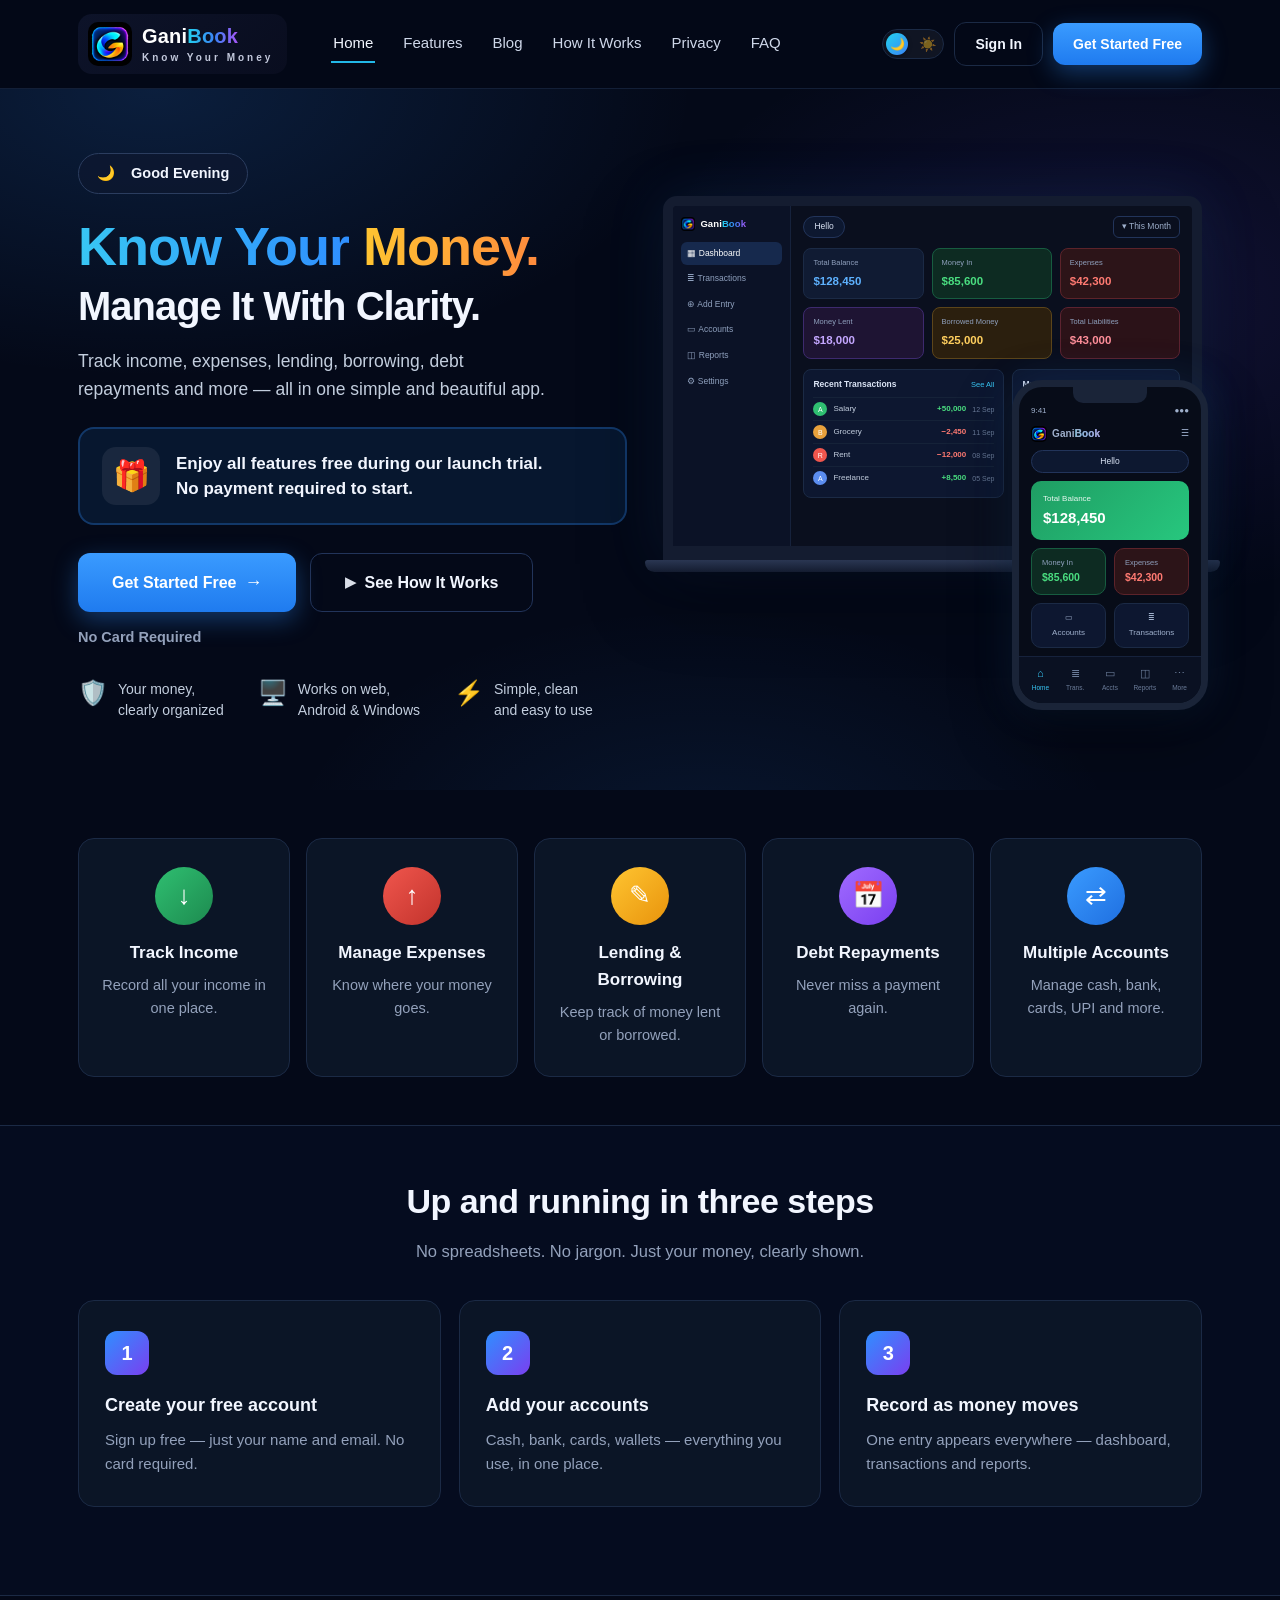
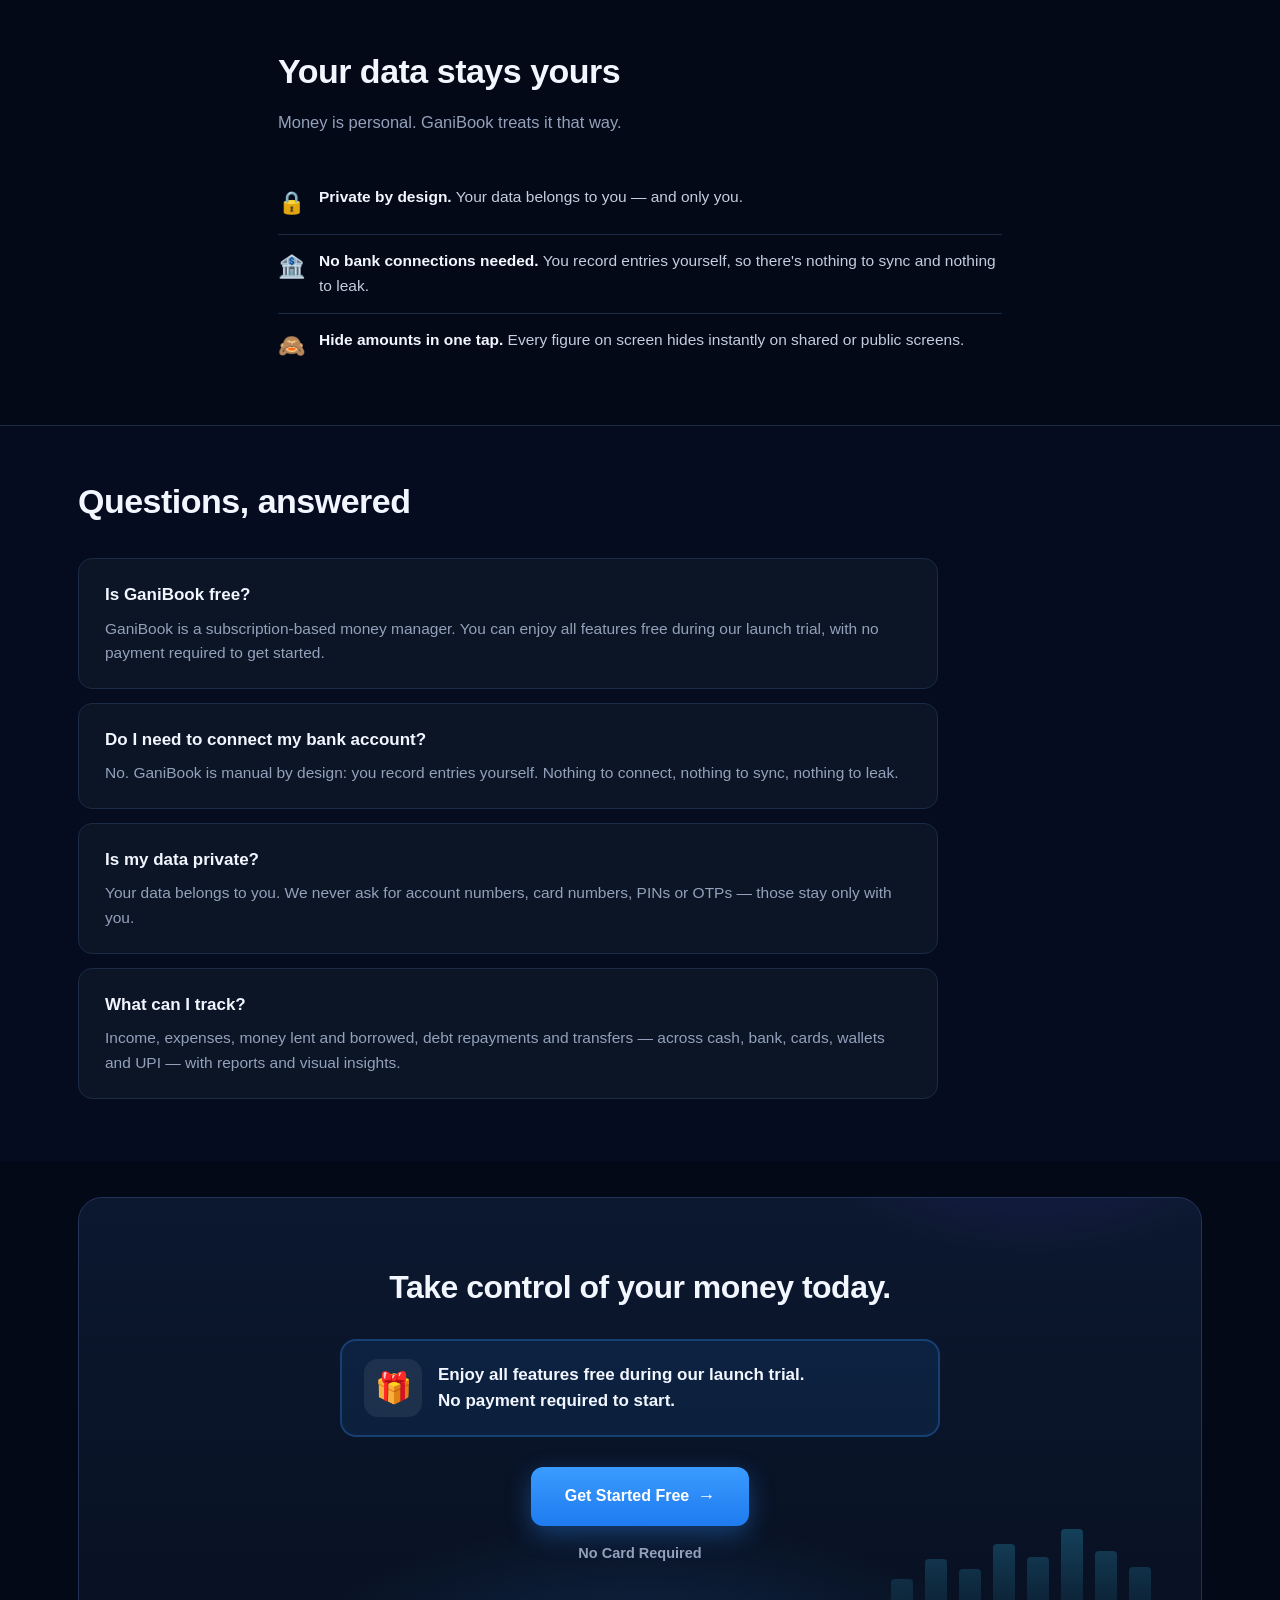
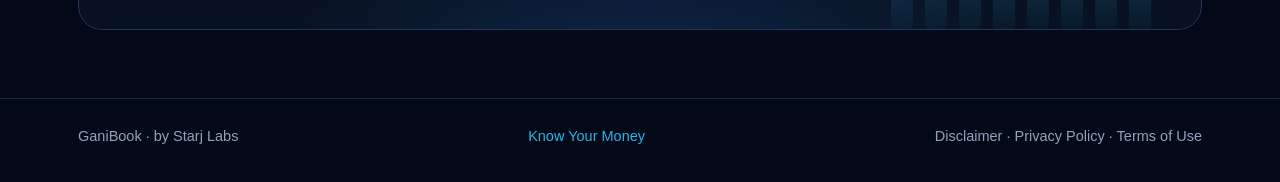
==== index.html @ 0f1f2438 "Merge branch 'og-image-full-url-2026-11-12'" ====
<!DOCTYPE html>
<html lang="en" data-theme="dark">
<head>
<meta charset="UTF-8">
<meta name="viewport" content="width=device-width, initial-scale=1">
<title>GaniBook — Know Your Money</title>
<meta name="description" content="GaniBook by Starj Labs — Know Your Money. A subscription-based money manager. Enjoy all features free during our launch trial — no payment required to start.">
<link rel="canonical" href="https://ganibook.com/">
<meta property="og:title" content="GaniBook — Know Your Money">
<meta property="og:description" content="GaniBook by Starj Labs — Know Your Money. A subscription-based money manager. Enjoy all features free during our launch trial — no payment required to start.">
<meta property="og:type" content="website">
<meta property="og:image" content="https://ganibook.com/logo.png">
<meta name="twitter:card" content="summary">
<meta name="twitter:title" content="GaniBook — Know Your Money">
<meta name="twitter:description" content="GaniBook by Starj Labs — Know Your Money. A subscription-based money manager. Enjoy all features free during our launch trial — no payment required to start.">
<link rel="icon" href="logo.png">
<link rel="stylesheet" href="styles.css">
</head>
<body>

<nav class="nav">
  <div class="wrap nav-in">
    <a class="brand" href="#top" aria-label="GaniBook home">
      <img src="logo.png" alt="GaniBook logo">
      <span class="brand-t"><strong><span class="wm-gani">Gani</span><span class="wm-book">Book</span></strong><em>Know Your Money</em></span>
    </a>
    <div class="links" id="navLinks">
      <a href="#top" class="active">Home</a>
      <a href="#features">Features</a>
      <a href="/blog/">Blog</a>
      <a href="#how">How It Works</a>
      <a href="#privacy">Privacy</a>
      <a href="#faq">FAQ</a>
    </div>
    <div class="nav-cta">
      <button class="theme-toggle" id="themeToggle" aria-label="Switch between dark and light mode"><span class="tt-i">🌙</span><span class="tt-i">☀️</span><span class="tt-knob"><span id="ttK">🌙</span></span></button>
      <a class="btn ghost sm" href="https://app.ganibook.com">Sign In</a>
      <a class="btn primary sm" href="https://app.ganibook.com">Get Started Free</a>
      <button class="hamb" id="hamb" aria-label="Open menu" aria-expanded="false">☰</button>
    </div>
  </div>
</nav>

<header class="hero" id="top">
  <div class="wrap hero-grid">
    <div class="hero-copy">
      <span class="greet"><span id="greetIcon">☀️</span>&nbsp; <span id="greetText">Good Evening</span></span>
      <h1><span class="b-grad">Know Your</span> <span class="g-grad">Money.</span><span class="line2">Manage It With Clarity.</span></h1>
      <p class="sub">Track income, expenses, lending, borrowing, debt repayments and more — all in one simple and beautiful app.</p>
      <div class="trial-card">
        <span class="trial-icon">🎁</span>
        <p>Enjoy all features free during our launch trial.<br>No payment required to start.</p>
      </div>
      <div class="cta-row">
        <a class="btn primary lg" href="https://app.ganibook.com">Get Started Free <span class="arr">→</span></a>
        <a class="btn outline lg" href="#how"><span class="play">▶</span> See How It Works</a>
      </div>
      <p class="micro">No Card Required</p>
      <div class="trust">
        <div><span class="ti">🛡️</span><span>Your money,<br>clearly organized</span></div>
        <div><span class="ti">🖥️</span><span>Works on web,<br>Android &amp; Windows</span></div>
        <div><span class="ti">⚡</span><span>Simple, clean<br>and easy to use</span></div>
      </div>
    </div>

    <div class="devices" aria-hidden="true">
      <div class="laptop">
        <div class="lap-screen">
          <div class="dash">
            <aside class="d-side">
              <div class="d-brand"><img src="logo.png" alt="GaniBook"><b><span class="wm-w">Gani</span><span class="wm-g">Book</span></b></div>
              <ul>
                <li class="on">▦ Dashboard</li>
                <li>≣ Transactions</li>
                <li>⊕ Add Entry</li>
                <li>▭ Accounts</li>
                <li>◫ Reports</li>
                <li>⚙ Settings</li>
              </ul>
            </aside>
            <div class="d-main">
              <div class="d-top"><span class="d-greet">Hello</span><span class="d-month">▾ This Month</span></div>
              <div class="d-cards">
                <div class="dc blue"><span>Total Balance</span><b>$128,450</b></div>
                <div class="dc green"><span>Money In</span><b>$85,600</b></div>
                <div class="dc red"><span>Expenses</span><b>$42,300</b></div>
                <div class="dc violet"><span>Money Lent</span><b>$18,000</b></div>
                <div class="dc amber"><span>Borrowed Money</span><b>$25,000</b></div>
                <div class="dc rose"><span>Total Liabilities</span><b>$43,000</b></div>
              </div>
              <div class="d-panels">
                <div class="dp">
                  <div class="dp-h"><b>Recent Transactions</b><span>See All</span></div>
                  <div class="tx"><i class="a">A</i><span>Salary</span><b class="g">+50,000</b><em>12 Sep</em></div>
                  <div class="tx"><i class="b">B</i><span>Grocery</span><b class="r">−2,450</b><em>11 Sep</em></div>
                  <div class="tx"><i class="c">R</i><span>Rent</span><b class="r">−12,000</b><em>08 Sep</em></div>
                  <div class="tx"><i class="d">A</i><span>Freelance</span><b class="g">+8,500</b><em>05 Sep</em></div>
                </div>
                <div class="dp">
                  <div class="dp-h"><b>Monthly Overview</b></div>
                  <div class="bar"><span class="bl g"></span><em>Income</em><b>85,600</b></div>
                  <div class="bar"><span class="bl r"></span><em>Expenses</em><b>42,300</b></div>
                  <div class="bar"><span class="bl v"></span><em>Lending</em><b>18,000</b></div>
                  <div class="bar"><span class="bl a"></span><em>Borrowed</em><b>25,000</b></div>
                </div>
              </div>
            </div>
          </div>
        </div>
        <div class="lap-base"></div>
      </div>

      <div class="phone">
        <div class="ph-notch"></div>
        <div class="ph-status"><span>9:41</span><span>●●●</span></div>
        <div class="ph-brand"><img src="logo.png" alt="GaniBook"><b><span class="wm-w">Gani</span><span class="wm-g">Book</span></b><span>☰</span></div>
        <div class="ph-greet">Hello</div>
        <div class="ph-bal"><span>Total Balance</span><b>$128,450</b></div>
        <div class="ph-row">
          <div class="ph-mini g"><span>Money In</span><b>$85,600</b></div>
          <div class="ph-mini r"><span>Expenses</span><b>$42,300</b></div>
        </div>
        <div class="ph-row">
          <div class="ph-tile">▭<span>Accounts</span></div>
          <div class="ph-tile">≣<span>Transactions</span></div>
        </div>
        <div class="ph-nav"><span class="on">⌂<em>Home</em></span><span>≣<em>Trans.</em></span><span>▭<em>Accts</em></span><span>◫<em>Reports</em></span><span>⋯<em>More</em></span></div>
      </div>
    </div>
  </div>
</header>

<section class="features" id="features">
  <div class="wrap">
    <div class="grid5">
      <div class="fcard"><span class="fic green">↓</span><h3>Track Income</h3><p>Record all your income in one place.</p></div>
      <div class="fcard"><span class="fic red">↑</span><h3>Manage Expenses</h3><p>Know where your money goes.</p></div>
      <div class="fcard"><span class="fic yellow">✎</span><h3>Lending &amp; Borrowing</h3><p>Keep track of money lent or borrowed.</p></div>
      <div class="fcard"><span class="fic purple">📅</span><h3>Debt Repayments</h3><p>Never miss a payment again.</p></div>
      <div class="fcard"><span class="fic blue">⇄</span><h3>Multiple Accounts</h3><p>Manage cash, bank, cards, UPI and more.</p></div>
    </div>
  </div>
</section>

<section class="how" id="how">
  <div class="wrap">
    <h2>Up and running in three steps</h2>
    <p class="sec-sub">No spreadsheets. No jargon. Just your money, clearly shown.</p>
    <div class="steps">
      <div class="step"><span class="n">1</span><h3>Create your free account</h3><p>Sign up free — just your name and email. No card required.</p></div>
      <div class="step"><span class="n">2</span><h3>Add your accounts</h3><p>Cash, bank, cards, wallets — everything you use, in one place.</p></div>
      <div class="step"><span class="n">3</span><h3>Record as money moves</h3><p>One entry appears everywhere — dashboard, transactions and reports.</p></div>
    </div>
  </div>
</section>

<section class="privacy" id="privacy">
  <div class="wrap priv-grid">
    <div>
      <h2>Your data stays yours</h2>
      <p class="sec-sub">Money is personal. GaniBook treats it that way.</p>
      <ul class="priv-list">
        <li><span>🔒</span><div><b>Private by design.</b> Your data belongs to you — and only you.</div></li>
        <li><span>🏦</span><div><b>No bank connections needed.</b> You record entries yourself, so there's nothing to sync and nothing to leak.</div></li>
        <li><span>🙈</span><div><b>Hide amounts in one tap.</b> Every figure on screen hides instantly on shared or public screens.</div></li>
      </ul>
    </div>
  </div>
</section>

<section class="faq" id="faq">
  <div class="wrap">
    <h2>Questions, answered</h2>
    <div class="qa"><h3>Is GaniBook free?</h3><p>GaniBook is a subscription-based money manager. You can enjoy all features free during our launch trial, with no payment required to get started.</p></div>
    <div class="qa"><h3>Do I need to connect my bank account?</h3><p>No. GaniBook is manual by design: you record entries yourself. Nothing to connect, nothing to sync, nothing to leak.</p></div>
    <div class="qa"><h3>Is my data private?</h3><p>Your data belongs to you. We never ask for account numbers, card numbers, PINs or OTPs — those stay only with you.</p></div>
    <div class="qa"><h3>What can I track?</h3><p>Income, expenses, money lent and borrowed, debt repayments and transfers — across cash, bank, cards, wallets and UPI — with reports and visual insights.</p></div>
  </div>
</section>

<section class="closing">
  <div class="wrap">
    <div class="close-band">
      <h2>Take control of your money today.</h2>
      <div class="trial-card">
        <span class="trial-icon">🎁</span>
        <p>Enjoy all features free during our launch trial.<br>No payment required to start.</p>
      </div>
      <a class="btn primary lg" href="https://app.ganibook.com">Get Started Free <span class="arr">→</span></a>
      <p class="micro">No Card Required</p>
    </div>
  </div>
</section>

<footer>
  <div class="wrap foot-in">
    <span>GaniBook · by Starj Labs</span>
    <span class="foot-tag">Know Your Money</span>
    <span class="foot-legal">
      <a href="disclaimer.html">Disclaimer</a> ·
      <a href="privacy.html">Privacy Policy</a> ·
      <a href="terms.html">Terms of Use</a>
    </span>
  </div>
</footer>

<script>
(function () {
  var root = document.documentElement;

  // Theme: saved choice > dark default (brand default for everyone)
  var saved = null;
  try { saved = localStorage.getItem('gb-theme'); } catch (e) {}
  var theme = saved || 'dark';
  root.setAttribute('data-theme', theme);

  var toggle = document.getElementById('themeToggle');
  function paintToggle() {
    var light = root.getAttribute('data-theme') === 'light';
    document.getElementById('ttK').textContent = light ? '☀️' : '🌙';
    toggle.setAttribute('aria-label', light ? 'Switch to dark mode' : 'Switch to light mode');
  }
  paintToggle();
  toggle.addEventListener('click', function () {
    var next = root.getAttribute('data-theme') === 'light' ? 'dark' : 'light';
    root.setAttribute('data-theme', next);
    try { localStorage.setItem('gb-theme', next); } catch (e) {}
    paintToggle();
    paintAppLinks();
  });

  // The app lives on a different site, so pass the chosen theme along in the
  // link itself (?theme=light|dark) — localStorage can't cross sites.
  var APP_URL = 'https://app.ganibook.com';
  function paintAppLinks() {
    var t = root.getAttribute('data-theme') === 'light' ? 'light' : 'dark';
    // Preserve ad source: if the visitor arrived via ?src=facebook (ad click),
    // forward it to the app so signup attribution survives. Otherwise default
    // to 'landing'. The app validates the value (lib/signupSources.ts).
    var src = 'landing';
    try {
      var p = new URLSearchParams(window.location.search).get('src');
      if (p && /^[a-z0-9]+$/i.test(p)) src = p.toLowerCase();
    } catch (e) {}
    var links = document.querySelectorAll('a[href^="' + APP_URL + '"]');
    for (var i = 0; i < links.length; i++) {
      links[i].setAttribute('href', APP_URL + '/?theme=' + t + '&src=' + encodeURIComponent(src));
    }
  }
  paintAppLinks();

  // Extra safety: also carry the theme in window.name for same-tab
  // navigations, in case anything along the way strips the query param.
  // (The href ?theme= above already covers new-tab / middle-click.)
  function armThemeName() {
    var t = root.getAttribute('data-theme') === 'light' ? 'light' : 'dark';
    try { window.name = 'gb-theme:' + t; } catch (e) {}
  }
  var appLinks = document.querySelectorAll('a[href^="' + APP_URL + '"]');
  for (var k = 0; k < appLinks.length; k++) {
    appLinks[k].addEventListener('click', armThemeName);
  }

  // Time-based greeting (visitor's local time, no name, no login)
  var h = new Date().getHours();
  var text = 'Good Evening', icon = '🌙';
  if (h >= 5 && h < 12) { text = 'Good Morning'; icon = '☀️'; }
  else if (h >= 12 && h < 17) { text = 'Good Afternoon'; icon = '☀️'; }
  document.getElementById('greetText').textContent = text;
  document.getElementById('greetIcon').textContent = icon;

  // Mobile hamburger menu
  var hamb = document.getElementById('hamb');
  var links = document.getElementById('navLinks');
  hamb.addEventListener('click', function () {
    var open = links.classList.toggle('open');
    hamb.setAttribute('aria-expanded', open ? 'true' : 'false');
    hamb.textContent = open ? '✕' : '☰';
  });
  links.addEventListener('click', function (e) {
    if (e.target.tagName === 'A') {
      links.classList.remove('open');
      hamb.setAttribute('aria-expanded', 'false');
      hamb.textContent = '☰';
    }
  });

  // Nav active line: follow the section in view. It used to sit on Home
  // forever because nothing ever moved it — now tap, scroll and direct
  // #links all move it to the section actually on screen.
  var navAs = document.querySelectorAll('#navLinks a');
  function setActive(hash) {
    for (var i = 0; i < navAs.length; i++) {
      navAs[i].classList.toggle('active', navAs[i].getAttribute('href') === hash);
    }
  }
  for (var j = 0; j < navAs.length; j++) {
    (function (a) {
      var href = a.getAttribute('href');
      if (href && href.charAt(0) === '#') {
        a.addEventListener('click', function () { setActive(href); });
      }
    })(navAs[j]);
  }
  // The observer band sits high (20-30% of viewport height) so short
  // sections like Features still count when jumped to, and when several
  // sections touch the band the earliest one in page order wins. The old
  // code used a low 5% band with last-one-wins, which highlighted How It
  // Works while on Features.
  var secIds = ['top', 'features', 'how', 'privacy', 'faq'];
  if ('IntersectionObserver' in window) {
    var spy = new IntersectionObserver(function (entries) {
      var seen = {};
      for (var k = 0; k < entries.length; k++) {
        if (entries[k].isIntersecting) seen[entries[k].target.id] = true;
      }
      for (var s = 0; s < secIds.length; s++) {
        if (seen[secIds[s]]) { setActive('#' + secIds[s]); break; }
      }
    }, { rootMargin: '-20% 0px -70% 0px' });
    for (var s = 0; s < secIds.length; s++) {
      var sec = document.getElementById(secIds[s]);
      if (sec) spy.observe(sec);
    }
  }
})();
</script>

</body>
</html>
---- styles.css ----
/* GaniBook landing — Model G: approved Dark + Light designs, faithful implementation.
   Theme via [data-theme] on <html>. Device mockups stay dark in both themes (approved). */

:root, [data-theme="dark"] {
  --bg: #040918;
  --bg-soft: #071026;
  --card: #0b1526;
  --card2: #0d1830;
  --border: #1b2a45;
  --border-soft: #22345a;
  --text: #f2f6ff;
  --muted: #93a1bb;
  --sub: #c3cede;
  --nav-bg: rgba(4,9,24,.82);
  --nav-border: rgba(27,42,69,.7);
  --link: #cfd8ea;
  --greet-bg: rgba(13,24,48,.7);
  --greet-border: #2b3d5f;
  --glow-a: rgba(47,143,255,.16);
  --glow-b: rgba(120,80,255,.12);
  --glow-c: rgba(47,143,255,.10);
  --band-bg: linear-gradient(180deg, #0c1830, #081122);
  --band-glow: radial-gradient(600px 300px at 50% 120%, rgba(47,143,255,.22), transparent 65%);
  --band-glow2: radial-gradient(400px 240px at 85% -20%, rgba(122,63,240,.16), transparent 60%);
  --strip-bg: rgba(7,16,38,.55);
  --card-shadow: 0 16px 40px rgba(0,0,0,.35);
  --toggle-bg: rgba(255,255,255,.05);
  --trial-bg: rgba(47,143,255,.10);
  --trial-border: rgba(47,143,255,.28);
  --trial-icon-bg: rgba(255,255,255,.07);
}

[data-theme="light"] {
  --bg: #f3f7fe;
  --bg-soft: #e9f1fd;
  --card: #ffffff;
  --card2: #f7faff;
  --border: #d9e5f6;
  --border-soft: #c4d6ef;
  --text: #0d1b31;
  --muted: #5b6b87;
  --sub: #3d4f6e;
  --nav-bg: rgba(255,255,255,.88);
  --nav-border: rgba(200,216,240,.9);
  --link: #33415c;
  --greet-bg: #ffffff;
  --greet-border: #d9e5f6;
  --glow-a: rgba(47,143,255,.14);
  --glow-b: rgba(120,80,255,.08);
  --glow-c: rgba(47,143,255,.10);
  --trial-bg: #e9f1fd;
  --trial-border: #bcd4f0;
  --trial-icon-bg: #ffffff;
  --band-bg: linear-gradient(180deg, #ffffff, #e8f1fe);
  --band-glow: radial-gradient(600px 300px at 50% 120%, rgba(47,143,255,.18), transparent 65%);
  --band-glow2: radial-gradient(400px 240px at 85% -20%, rgba(47,143,255,.12), transparent 60%);
  --strip-bg: #eaf2fd;
  --card-shadow: 0 14px 34px rgba(30,70,140,.10);
  --toggle-bg: #eef4fd;
}

* { box-sizing: border-box; margin: 0; padding: 0; }
html { scroll-behavior: smooth; }
/* Anchor offset: keep section headings visible below the sticky header */
#top, #features, #how, #privacy, #faq { scroll-margin-top: 88px; }
body {
  background: var(--bg);
  color: var(--text);
  font-family: -apple-system, BlinkMacSystemFont, 'Segoe UI', Roboto, 'Helvetica Neue', Arial, sans-serif;
  font-size: 16px; line-height: 1.6;
  -webkit-font-smoothing: antialiased;
  overflow-x: hidden;
  transition: background .25s ease, color .25s ease;
}
img { max-width: 100%; display: block; }
a { color: inherit; }
.wrap { max-width: 1180px; margin: 0 auto; padding: 0 28px; }

/* ---------- Buttons ---------- */
.btn {
  display: inline-flex; align-items: center; justify-content: center; gap: 8px;
  text-decoration: none; font-weight: 700;
  border-radius: 12px; white-space: nowrap; cursor: pointer;
  transition: transform .15s ease, box-shadow .15s ease, background .15s ease;
}
.btn.primary { background: linear-gradient(180deg, #3a9bff, #1f7bef); color: #fff; box-shadow: 0 8px 24px rgba(47,143,255,.35); border: none; }
.btn.primary:hover { transform: translateY(-2px); box-shadow: 0 12px 30px rgba(47,143,255,.45); }
.btn.primary:focus-visible, .btn.outline:focus-visible, .btn.ghost:focus-visible { outline: 3px solid rgba(47,143,255,.55); outline-offset: 2px; }
.btn.ghost { border: 1px solid var(--border); color: var(--text); background: transparent; }
.btn.ghost:hover { border-color: #2f8fff; }
.btn.outline { border: 1px solid var(--border-soft); color: var(--text); background: transparent; }
.btn.outline:hover { border-color: #2f8fff; transform: translateY(-2px); }
.btn.sm { padding: 10px 20px; font-size: 14px; }
.btn.lg { padding: 15px 34px; font-size: 16px; }
.btn .arr { font-size: 18px; }
.btn .play { font-size: 14px; opacity: .9; }

/* ---------- Nav ---------- */
.nav {
  position: sticky; top: 0; z-index: 50;
  background: var(--nav-bg); backdrop-filter: blur(12px);
  border-bottom: 1px solid var(--nav-border);
}
.nav-in { display: flex; align-items: center; gap: 24px; padding-top: 14px; padding-bottom: 14px; position: relative; }
.brand { display: flex; align-items: center; gap: 10px; text-decoration: none; background: linear-gradient(135deg, #0d1329, #090d1f); border-radius: 14px; padding: 8px 14px 8px 10px; flex-shrink: 0; }
.brand img { width: 44px; height: 44px; border-radius: 10px; display: block; }
.brand-t { display: flex; flex-direction: column; line-height: 1.15; }
.brand-t strong { font-size: 20px; font-weight: 800; letter-spacing: .2px; }
.brand-t .wm-gani { color: #ffffff; }
.brand-t .wm-book { background: linear-gradient(90deg, #22d3ee, #3b82f6 55%, #a855f7); -webkit-background-clip: text; background-clip: text; color: transparent; }
.brand-t em { display: block; font-style: normal; font-weight: 600; font-size: 10px; letter-spacing: 3px; color: #c3c9dc; margin-top: 4px; }
.links { display: flex; gap: 26px; margin-left: 20px; }
.links a { text-decoration: none; color: var(--link); font-size: 15px; font-weight: 500; padding: 6px 2px; }
.links a:hover { color: var(--text); }
.links a.active { color: var(--text); border-bottom: 2px solid #22b8e8; }
.nav-cta { margin-left: auto; display: flex; gap: 10px; align-items: center; flex-shrink: 0; }
.theme-toggle {
  position: relative; width: 62px; height: 30px; border-radius: 999px;
  border: 1px solid var(--border); background: var(--toggle-bg); cursor: pointer;
  display: inline-flex; align-items: center; justify-content: space-between;
  padding: 0 7px; font-size: 14px; line-height: 1; flex: none;
}
.theme-toggle .tt-i { opacity: .45; }
.theme-toggle .tt-knob {
  position: absolute; top: 3px; left: 3px; width: 22px; height: 22px; border-radius: 50%;
  background: linear-gradient(135deg, #22d3ee, #3b82f6);
  display: inline-flex; align-items: center; justify-content: center;
  font-size: 12px; transition: left .25s ease; box-shadow: 0 1px 4px rgba(0,0,0,.35);
}
[data-theme="light"] .theme-toggle .tt-knob { left: 35px; }
.theme-toggle:hover { border-color: #2f8fff; }
.hamb { display: none; width: 42px; height: 42px; border-radius: 12px; border: 1px solid var(--border); background: var(--toggle-bg); color: var(--text); font-size: 20px; cursor: pointer; }

/* ---------- Hero ---------- */
.hero {
  position: relative; overflow: hidden;
  background:
    radial-gradient(900px 480px at 12% 0%, var(--glow-a), transparent 60%),
    radial-gradient(800px 500px at 88% 30%, var(--glow-b), transparent 60%),
    radial-gradient(700px 420px at 55% 110%, var(--glow-c), transparent 60%),
    var(--bg);
}
.hero-grid {
  display: grid; grid-template-columns: minmax(0, 1.02fr) minmax(0, 1fr);
  gap: 36px; align-items: center; padding-top: 64px; padding-bottom: 70px;
}
.greet {
  display: inline-flex; align-items: center; gap: 6px;
  border: 1px solid var(--greet-border); background: var(--greet-bg);
  padding: 8px 18px; border-radius: 999px; font-size: 14.5px; font-weight: 600; color: var(--text);
}
.hero-copy h1 { font-size: 54px; line-height: 1.14; margin: 22px 0 18px; letter-spacing: -1px; color: var(--text); }
.hero-copy h1 .line2 { display: block; font-size: .74em; margin-top: 6px; }
.b-grad { background: linear-gradient(92deg, #38c6f4, #2f8fff); -webkit-background-clip: text; background-clip: text; color: transparent; }
.g-grad { background: linear-gradient(92deg, #ffc531, #ff8a3d); -webkit-background-clip: text; background-clip: text; color: transparent; }
.sub { color: var(--sub); font-size: 17.5px; max-width: 480px; }
.cta-row { display: flex; gap: 14px; margin-top: 28px; flex-wrap: wrap; }
.micro { color: var(--muted); font-size: 14.5px; margin-top: 14px; font-weight: 600; }

/* ---------- Launch-trial gift card (15 Oct 2026) ---------- */
.trial-card {
  display: flex; align-items: center; gap: 16px;
  background: var(--trial-bg); border: 2px solid var(--trial-border);
  border-radius: 16px; padding: 18px 22px; margin-top: 24px;
  max-width: 600px;
}
.trial-icon {
  flex: none; width: 58px; height: 58px; border-radius: 14px;
  background: var(--trial-icon-bg);
  display: flex; align-items: center; justify-content: center;
  font-size: 30px; line-height: 1;
}
.trial-card p { margin: 0; font-size: 17px; line-height: 1.5; color: var(--text); font-weight: 600; }
.close-band .trial-card { margin: 0 auto 30px; text-align: left; }
@media (max-width: 560px) {
  .trial-card { padding: 14px 16px; gap: 12px; margin-top: 20px; }
  .trial-icon { width: 48px; height: 48px; font-size: 25px; border-radius: 12px; }
  .trial-card p { font-size: 15px; }
}
.trust { display: flex; gap: 34px; margin-top: 30px; flex-wrap: wrap; }
.trust > div { display: flex; gap: 10px; align-items: flex-start; font-size: 14px; color: var(--sub); line-height: 1.45; }
.ti { font-size: 24px; line-height: 1.2; }

/* ---------- CSS device mockups (dark app UI in both themes — approved) ---------- */
.devices { position: relative; min-height: 480px; }
.laptop { position: relative; width: 100%; max-width: 640px; margin-left: auto; }
.lap-screen {
  background: #0a0f1e; border: 10px solid #141c30; border-bottom-width: 14px;
  border-radius: 14px 14px 0 0; overflow: hidden;
  box-shadow: 0 30px 80px rgba(0,0,0,.35), 0 0 60px rgba(47,143,255,.12);
}
.lap-base { height: 12px; margin: 0 -18px; background: linear-gradient(180deg, #2a3652, #141c30); border-radius: 4px 4px 14px 14px; }
.dash { display: grid; grid-template-columns: 118px 1fr; min-height: 340px; font-size: 9px; }
.d-side { background: #0b1226; border-right: 1px solid #16223c; padding: 10px 8px; }
.d-brand { display: flex; align-items: center; gap: 5px; margin-bottom: 10px; }
.d-brand img { width: 14px; height: 14px; border-radius: 4px; display: block; }
.d-brand b { font-size: 9.5px; font-weight: 800; letter-spacing: .1px; }
.wm-w { color: #fff; }
.wm-g { background: linear-gradient(90deg,#22d3ee,#3b82f6 55%,#a855f7); -webkit-background-clip: text; background-clip: text; color: transparent; }
.d-side ul { list-style: none; }
.d-side li { padding: 5px 6px; border-radius: 6px; color: #8fa0bd; font-size: 8.5px; margin-bottom: 2px; }
.d-side li.on { background: #16294d; color: #fff; }
.d-main { padding: 10px 12px; }
.d-top { display: flex; justify-content: space-between; align-items: center; margin-bottom: 10px; }
.d-greet { border: 1px solid #22345a; border-radius: 999px; padding: 3px 10px; font-size: 8.5px; background: #0d1830; color: #dbe4f5; }
.d-month { border: 1px solid #22345a; border-radius: 6px; padding: 3px 8px; font-size: 8.5px; color: #9fb0cc; }
.d-cards { display: grid; grid-template-columns: repeat(3, 1fr); gap: 8px; margin-bottom: 10px; }
.dc { border-radius: 8px; padding: 8px 9px; background: #101b33; border: 1px solid #1b2a45; }
.dc span { display: block; font-size: 7.5px; color: #8fa0bd; margin-bottom: 3px; }
.dc b { font-size: 11.5px; }
.dc.blue b { color: #5eb2ff; } .dc.green { background: #0d2b22; border-color: #175c40; } .dc.green b { color: #4ade80; }
.dc.red { background: #2c1418; border-color: #5c232a; } .dc.red b { color: #ff7a72; }
.dc.violet { background: #1e1433; border-color: #3d2a6e; } .dc.violet b { color: #c4a7ff; }
.dc.amber { background: #2b1f0e; border-color: #5c451a; } .dc.amber b { color: #ffcf5e; }
.dc.rose { background: #2b1218; border-color: #5c2330; } .dc.rose b { color: #ff8f9a; }
.d-panels { display: grid; grid-template-columns: 1.2fr 1fr; gap: 8px; }
.dp { background: #0d1730; border: 1px solid #1b2a45; border-radius: 8px; padding: 8px 9px; }
.dp-h { display: flex; justify-content: space-between; align-items: center; margin-bottom: 6px; }
.dp-h b { font-size: 8.5px; color: #dbe4f5; } .dp-h span { font-size: 7.5px; color: #38c6f4; }
.tx { display: flex; align-items: center; gap: 6px; padding: 4px 0; border-top: 1px solid #152238; font-size: 8px; }
.tx i { width: 14px; height: 14px; border-radius: 50%; font-style: normal; font-size: 7px; display: flex; align-items: center; justify-content: center; color: #fff; flex: none; }
.tx i.a { background: #2fbf71; } .tx i.b { background: #e8a13c; } .tx i.c { background: #f0564d; } .tx i.d { background: #5b8def; }
.tx span { color: #c3cede; flex: 1; } .tx b.g { color: #4ade80; } .tx b.r { color: #ff7a72; } .tx em { font-style: normal; color: #6b7c99; font-size: 7px; }
.bar { display: flex; align-items: center; gap: 6px; padding: 3px 0; font-size: 7.5px; }
.bar .bl { width: 52px; height: 5px; border-radius: 3px; flex: none; }
.bar .bl.g { background: #4ade80; } .bar .bl.r { background: #c084fc; } .bar .bl.v { background: #5eb2ff; } .bar .bl.a { background: #ffcf5e; }
.bar em { font-style: normal; color: #8fa0bd; flex: 1; } .bar b { color: #dbe4f5; }

.phone {
  position: absolute; right: -6px; bottom: -34px; width: 196px;
  background: #070c18; border: 7px solid #1a2438; border-radius: 30px;
  overflow: hidden; box-shadow: 0 24px 60px rgba(0,0,0,.45), 0 0 40px rgba(47,143,255,.15);
  font-size: 9px;
}
.ph-notch { width: 74px; height: 16px; background: #1a2438; border-radius: 0 0 10px 10px; margin: 0 auto; }
.ph-status { display: flex; justify-content: space-between; padding: 2px 12px 0; color: #9fb0cc; font-size: 8px; }
.ph-brand { display: flex; align-items: center; gap: 5px; padding: 8px 12px 4px; }
.ph-brand img { width: 16px; height: 16px; border-radius: 5px; display: block; }
.ph-brand b { font-size: 10px; font-weight: 800; letter-spacing: .1px; } .ph-brand span { margin-left: auto; color: #9fb0cc; }
.ph-greet { margin: 4px 12px; border: 1px solid #22345a; border-radius: 999px; padding: 4px 10px; font-size: 8.5px; background: #0d1830; text-align: center; color: #dbe4f5; }
.ph-bal { margin: 8px 12px; background: linear-gradient(135deg, #1f9d63, #27c77e); border-radius: 10px; padding: 10px 12px; color: #fff; }
.ph-bal span { font-size: 8px; opacity: .9; } .ph-bal b { display: block; font-size: 15px; }
.ph-row { display: grid; grid-template-columns: 1fr 1fr; gap: 8px; margin: 0 12px 8px; }
.ph-mini { border-radius: 10px; padding: 8px 10px; border: 1px solid #1b2a45; background: #101b33; }
.ph-mini span { font-size: 7.5px; color: #8fa0bd; display: block; } .ph-mini b { font-size: 10.5px; }
.ph-mini.g { background: #0d2b22; border-color: #175c40; } .ph-mini.g b { color: #4ade80; }
.ph-mini.r { background: #2c1418; border-color: #5c232a; } .ph-mini.r b { color: #ff7a72; }
.ph-tile { border: 1px solid #1b2a45; background: #0d1730; border-radius: 10px; padding: 8px; text-align: center; color: #9fb0cc; font-size: 8px; }
.ph-tile span { display: block; margin-top: 2px; }
.ph-nav { display: grid; grid-template-columns: repeat(5, 1fr); border-top: 1px solid #16223c; padding: 8px 4px 10px; margin-top: 4px; background: #0a1122; }
.ph-nav span { text-align: center; color: #6b7c99; font-size: 11px; }
.ph-nav span.on { color: #38c6f4; }
.ph-nav em { display: block; font-style: normal; font-size: 6.5px; }

/* ---------- Sections ---------- */
section { padding: 48px 0; }
section h2 { font-size: 34px; letter-spacing: -.5px; margin-bottom: 10px; color: var(--text); }
.sec-sub { color: var(--muted); font-size: 16.5px; margin-bottom: 36px; max-width: 620px; }
.grid5 { display: grid; grid-template-columns: repeat(5, 1fr); gap: 16px; }
.fcard {
  background: var(--card);
  border: 1px solid var(--border); border-radius: 16px;
  padding: 28px 22px; text-align: center;
  transition: transform .18s ease, border-color .18s ease, box-shadow .18s ease;
}
.fcard:hover { transform: translateY(-4px); border-color: #2f8fff; box-shadow: var(--card-shadow); }
.fcard h3 { font-size: 17px; margin: 14px 0 8px; color: var(--text); }
.fcard p { color: var(--muted); font-size: 14.5px; }
.fcard.wide { display: flex; align-items: center; gap: 20px; text-align: left; padding: 24px; }
.fcard.wide h3 { margin: 0 0 6px; }
.fic {
  width: 58px; height: 58px; border-radius: 50%; flex: none;
  display: inline-flex; align-items: center; justify-content: center;
  font-size: 26px; color: #fff; font-style: normal;
}
.fic.green { background: linear-gradient(135deg, #2fbf71, #1d8a4f); }
.fic.red { background: linear-gradient(135deg, #f0564d, #c2332c); }
.fic.yellow { background: linear-gradient(135deg, #ffc531, #e8930c); }
.fic.purple { background: linear-gradient(135deg, #a06bff, #7a3ff0); }
.fic.blue { background: linear-gradient(135deg, #3a9bff, #1f6fe0); }
.fic.bulb { background: none; font-size: 44px; width: auto; height: auto; }
.fcard.wide .fic { margin: 0; }
.pie { width: 58px; height: 58px; border-radius: 50%; flex: none;
  background: conic-gradient(#ffc531 0 32%, #a06bff 32% 55%, #38c6f4 55% 100%); }
.bars { display: flex; align-items: flex-end; gap: 7px; height: 58px; flex: none; }
.bars i { width: 14px; height: var(--h); border-radius: 5px; background: linear-gradient(180deg, #38c6f4, #1f7bef); display: block; }

/* ---------- How it works ---------- */
.how { background: var(--strip-bg); border-top: 1px solid var(--border); border-bottom: 1px solid var(--border); text-align: center; }
.how .sec-sub { margin-left: auto; margin-right: auto; }
.steps { display: grid; grid-template-columns: repeat(3, 1fr); gap: 18px; margin-bottom: 40px; text-align: left; }
.step { background: var(--card); border: 1px solid var(--border); border-radius: 16px; padding: 30px 26px; }
.step .n {
  width: 44px; height: 44px; border-radius: 12px; display: inline-flex; align-items: center; justify-content: center;
  font-size: 20px; font-weight: 800; color: #fff;
  background: linear-gradient(135deg, #2f8fff, #7a3ff0); margin-bottom: 16px;
}
.step h3 { font-size: 18px; margin-bottom: 8px; color: var(--text); }
.step p { color: var(--muted); font-size: 15px; }

/* ---------- Privacy ---------- */
.priv-grid { display: block; max-width: 780px; }
.priv-list { list-style: none; margin-top: 8px; }
.priv-list li { display: flex; gap: 14px; padding: 14px 0; border-bottom: 1px solid var(--border); font-size: 15.5px; color: var(--sub); }
.priv-list li:last-child { border-bottom: none; }
.priv-list li > span { font-size: 22px; }
.priv-list b { color: var(--text); }

/* ---------- FAQ ---------- */
.faq { background: var(--strip-bg); border-top: 1px solid var(--border); }
.faq h2 { margin-bottom: 30px; }
.qa { background: var(--card); border: 1px solid var(--border); border-radius: 14px; padding: 22px 26px; margin-bottom: 14px; max-width: 860px; }
.qa h3 { font-size: 17px; margin-bottom: 8px; color: var(--text); }
.qa p { color: var(--muted); font-size: 15.5px; }

/* ---------- Closing ---------- */
.closing { padding: 36px 0 68px; }
.close-band {
  position: relative; overflow: hidden; text-align: center;
  border: 1px solid var(--border-soft); border-radius: 24px;
  padding: 64px 32px;
  background: var(--band-glow), var(--band-glow2), var(--band-bg);
}
.close-band::after {
  content: ""; position: absolute; right: 40px; bottom: 0; width: 280px; height: 120px;
  background: linear-gradient(180deg, rgba(56,198,244,.55), rgba(56,198,244,.08));
  -webkit-mask: url("data:image/svg+xml;utf8,<svg xmlns='http://www.w3.org/2000/svg' width='280' height='120'><rect x='10' y='70' width='22' height='50' rx='4'/><rect x='44' y='50' width='22' height='70' rx='4'/><rect x='78' y='60' width='22' height='60' rx='4'/><rect x='112' y='35' width='22' height='85' rx='4'/><rect x='146' y='48' width='22' height='72' rx='4'/><rect x='180' y='20' width='22' height='100' rx='4'/><rect x='214' y='42' width='22' height='78' rx='4'/><rect x='248' y='58' width='22' height='62' rx='4'/></svg>") no-repeat bottom right;
  -webkit-mask-size: contain; mask-size: contain;
  opacity: .55; pointer-events: none;
}
.close-band h2 { font-size: 32px; margin-bottom: 26px; }
.close-band .micro { margin-top: 16px; }

/* ---------- Footer ---------- */
footer { border-top: 1px solid var(--border); padding: 26px 0 34px; }
.foot-in { display: flex; justify-content: space-between; align-items: center; color: var(--muted); font-size: 14.5px; }
.foot-tag { color: #22b8e8; }
.foot-legal a { color: var(--muted); text-decoration: none; }
.foot-legal a:hover { color: var(--text); text-decoration: underline; }

/* ---------- Responsive ---------- */
@media (max-width: 1020px) {
  .hero-grid { grid-template-columns: 1fr; padding-top: 48px; }
  .hero-copy h1 { font-size: 44px; }
  .devices { min-height: 0; max-width: 640px; }
  .grid5 { grid-template-columns: repeat(2, 1fr); }
  .links {
    display: none; position: absolute; top: 100%; left: 0; right: 0;
    flex-direction: column; gap: 0; margin: 0;
    background: var(--nav-bg); border-bottom: 1px solid var(--nav-border);
    padding: 8px 28px 16px;
  }
  .links.open { display: flex; }
  .links a { padding: 12px 2px; border-bottom: 1px solid var(--border); }
  .links a.active { border-bottom: 1px solid var(--border); border-left: 3px solid #22b8e8; padding-left: 10px; }
  .hamb { display: inline-flex; }
}
@media (max-width: 640px) {
  .wrap { padding: 0 20px; }
  section { padding: 52px 0; }
  .nav-in { gap: 10px; }
  .brand { gap: 8px; min-width: 0; }
  .nav-cta { gap: 8px; }
  .hamb { width: 38px; height: 38px; font-size: 18px; }
  .nav-cta .btn.ghost { display: none; }
  .nav-cta .btn.primary.sm { padding: 10px 14px; font-size: 13px; }
  .brand img { width: 38px; height: 38px; }
  .brand-t strong { font-size: 18px; }
  .brand-t em { display: none; }
  .hero-copy h1 { font-size: 37px; letter-spacing: -.5px; }
  .sub { font-size: 16px; }
  .cta-row .btn.lg { width: 100%; justify-content: center; }
  .trust { gap: 18px; }
  .devices { margin-top: 8px; display: flex; justify-content: center; }
  .laptop { display: none; }
  .phone { position: relative; right: auto; bottom: auto; width: 232px; margin: 6px auto 0; }
  .grid5 { grid-template-columns: 1fr; } /* 5 cards: no orphan 5th card on mobile */
  .fcard { padding: 22px 16px; }
  .fcard.wide { flex-direction: column; text-align: center; }
  .steps { grid-template-columns: 1fr; }
  section h2 { font-size: 27px; }
  .close-band { padding: 48px 22px; }
  .close-band::after { display: none; }
  .foot-in { flex-direction: column; gap: 6px; }
}
/* Narrow phones: compress header so logo, wordmark, toggle, CTA and menu fit without overlap */
@media (max-width: 460px) {
  .wrap { padding: 0 12px; }
  .nav-in { gap: 6px; }
  .brand { padding: 6px 8px 6px 6px; gap: 6px; }
  .brand img { width: 30px; height: 30px; }
  .brand-t strong { font-size: 15px; }
  .nav-cta { gap: 6px; }
  .theme-toggle { width: 52px; height: 28px; padding: 0 6px; font-size: 12px; }
  .theme-toggle .tt-knob { width: 18px; height: 18px; top: 4px; left: 4px; font-size: 10px; }
  [data-theme="light"] .theme-toggle .tt-knob { left: 30px; }
  .nav-cta .btn.primary.sm { padding: 7px 8px; font-size: 12px; }
  .hamb { width: 32px; height: 32px; font-size: 16px; }
}

/* Desktop light mode: subtle grey outer viewport framing the centered page (like the dashboard) */
@media (min-width: 1100px) {
  [data-theme="light"] body {
    background: #e1e6ef;
  }
  [data-theme="light"] body > nav,
  [data-theme="light"] body > header,
  [data-theme="light"] body > section,
  [data-theme="light"] body > footer {
    max-width: 1400px;
    margin-left: auto;
    margin-right: auto;
  }
}
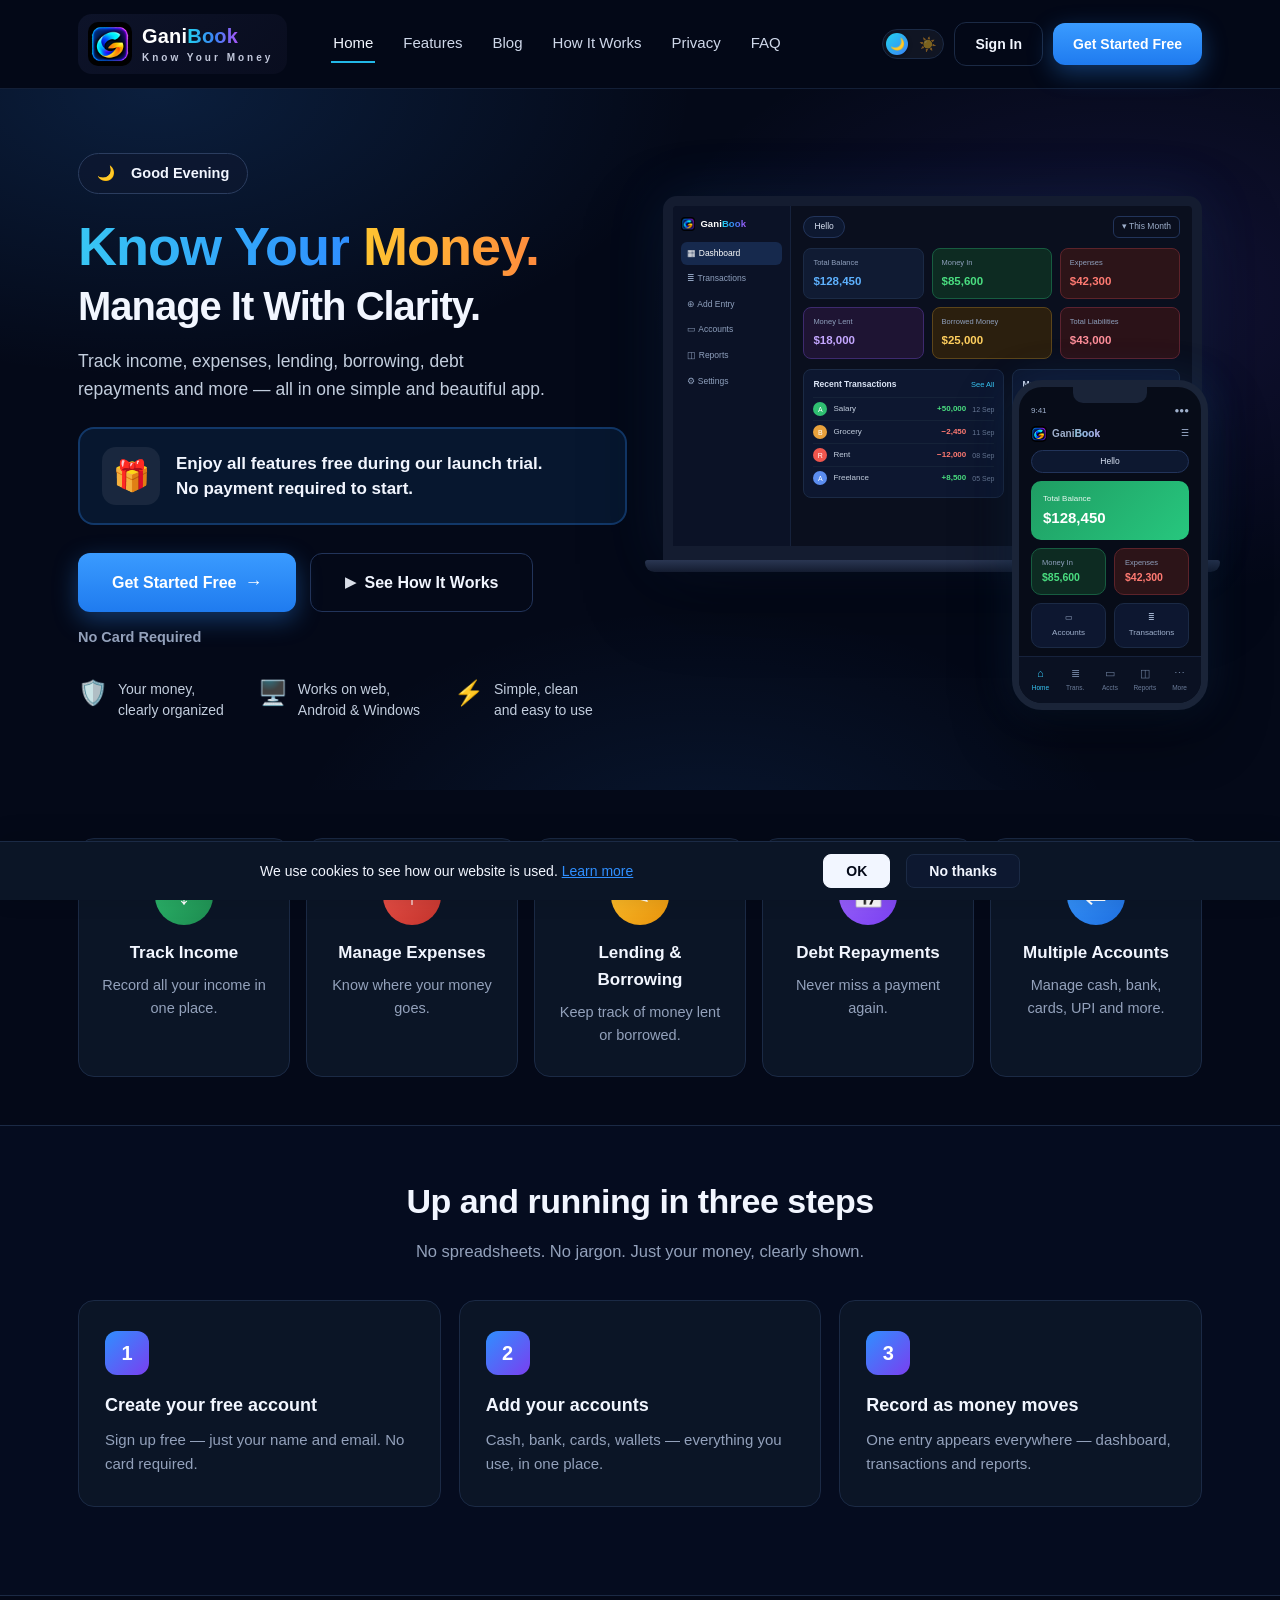
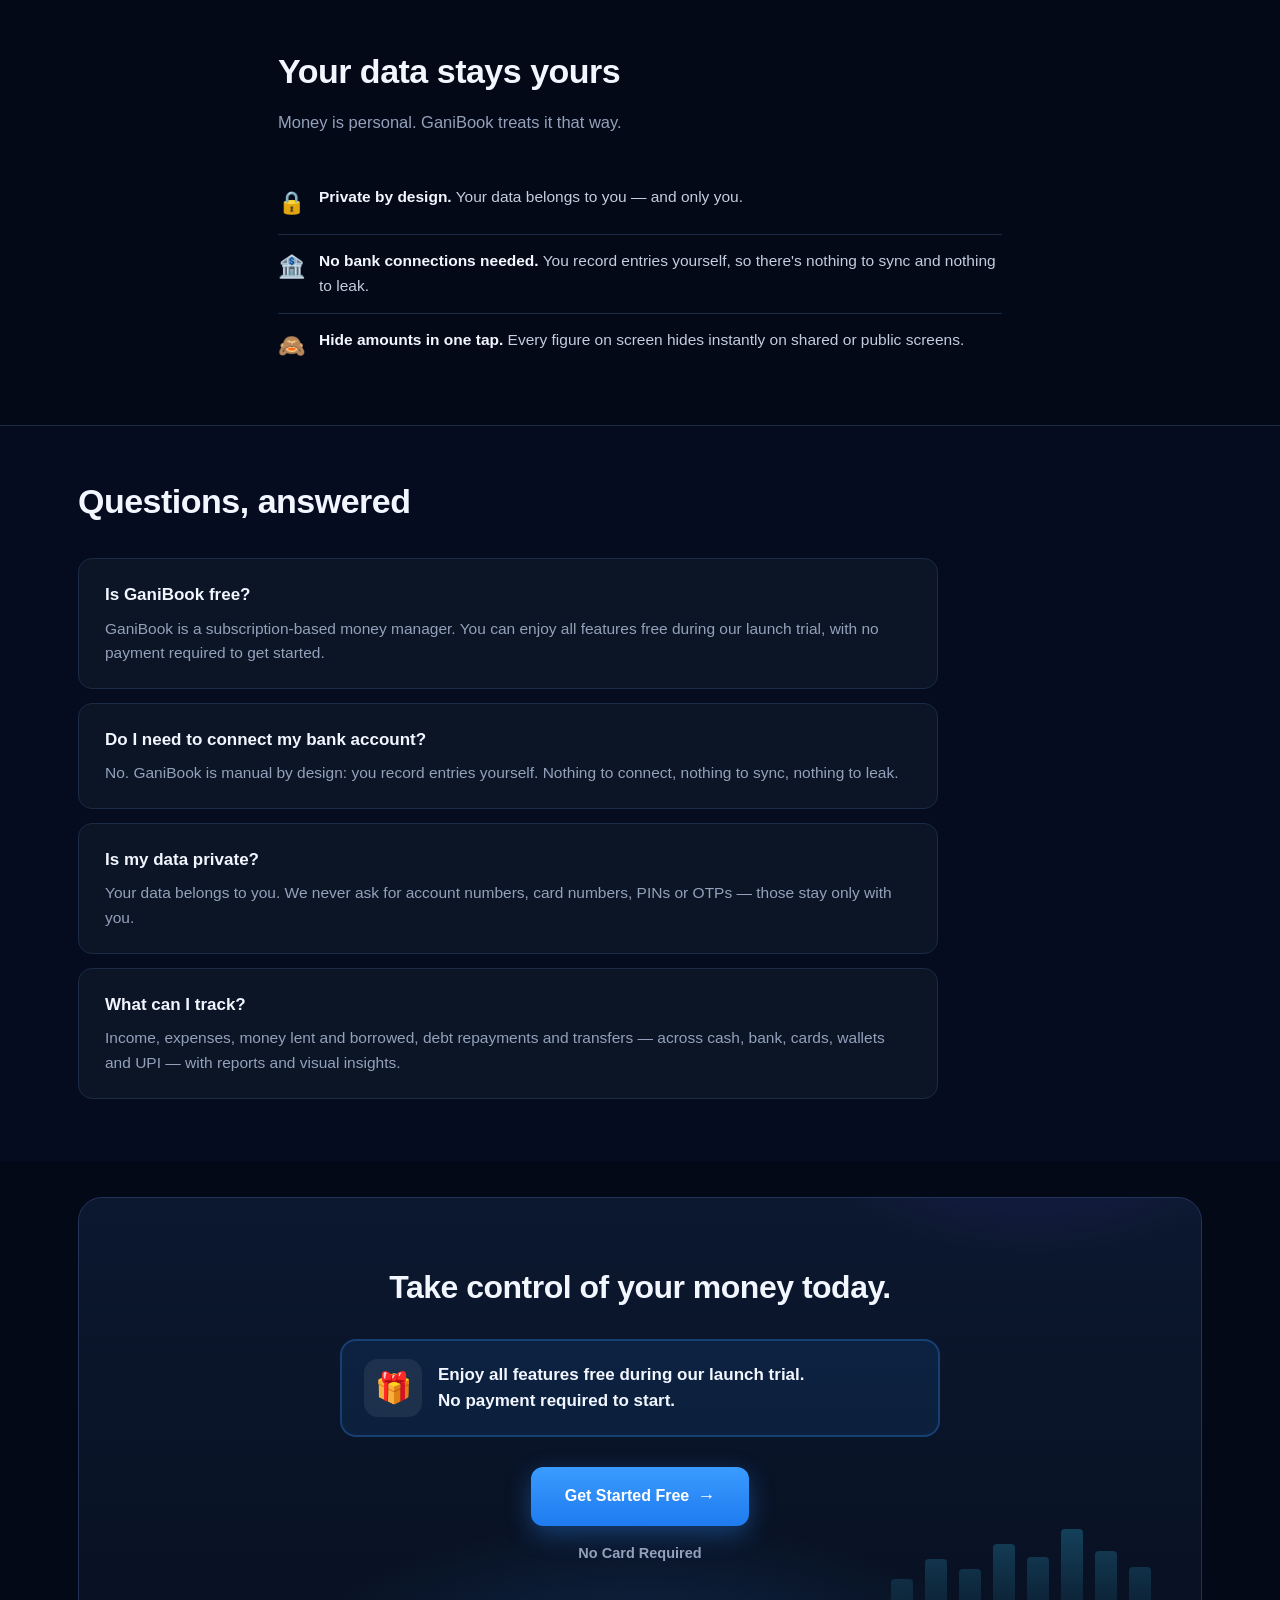
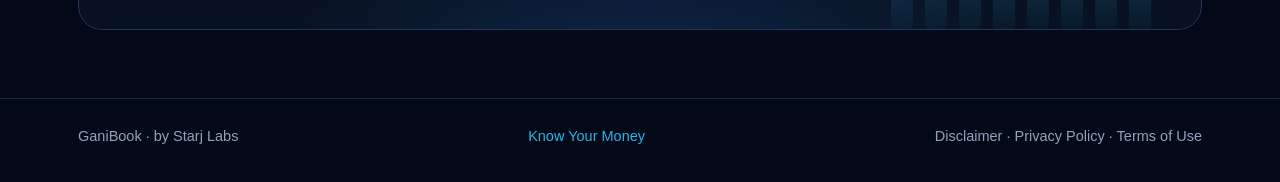
==== commit 809b1833: "Add EU/UK geo-targeted cookie notice (owner-approved 12 Nov 2026) - consent.js on all 10 pages repla" ====
--- a/index.html
+++ b/index.html
@@ -1,6 +1,7 @@
 <!DOCTYPE html>
 <html lang="en" data-theme="dark">
 <head>
+<script src="consent.js"></script>
 <meta charset="UTF-8">
 <meta name="viewport" content="width=device-width, initial-scale=1">
 <title>GaniBook — Know Your Money</title>
--- a/styles.css
+++ b/styles.css
@@ -412,3 +412,14 @@
     margin-right: auto;
   }
 }
+
+/* Cookie notice (EU/UK visitors only) — small bottom bar, follows the site theme
+   (dark/light) via the CSS variables above. Both buttons have equal visual
+   weight: same size, same weight, both filled. */
+.gb-cookie-notice { position: fixed; left: 0; right: 0; bottom: 0; z-index: 9999; background: var(--card); color: var(--text); border-top: 1px solid var(--border); box-shadow: 0 -4px 24px rgba(0,0,0,.15); padding: 12px 20px; }
+.gb-cookie-notice-in { max-width: 760px; margin: 0 auto; display: flex; gap: 16px; align-items: center; flex-wrap: wrap; }
+.gb-cookie-notice p { margin: 0; font-size: 14px; line-height: 1.6; flex: 1; min-width: 220px; }
+.gb-cookie-notice a { color: #2f8fff; text-decoration: underline; }
+.gb-cookie-btn { padding: 8px 22px; font-size: 14px; font-weight: 600; border-radius: 8px; cursor: pointer; }
+.gb-cookie-ok { background: var(--text); color: var(--bg); border: 1px solid var(--text); }
+.gb-cookie-no { background: var(--card2); color: var(--text); border: 1px solid var(--border); }
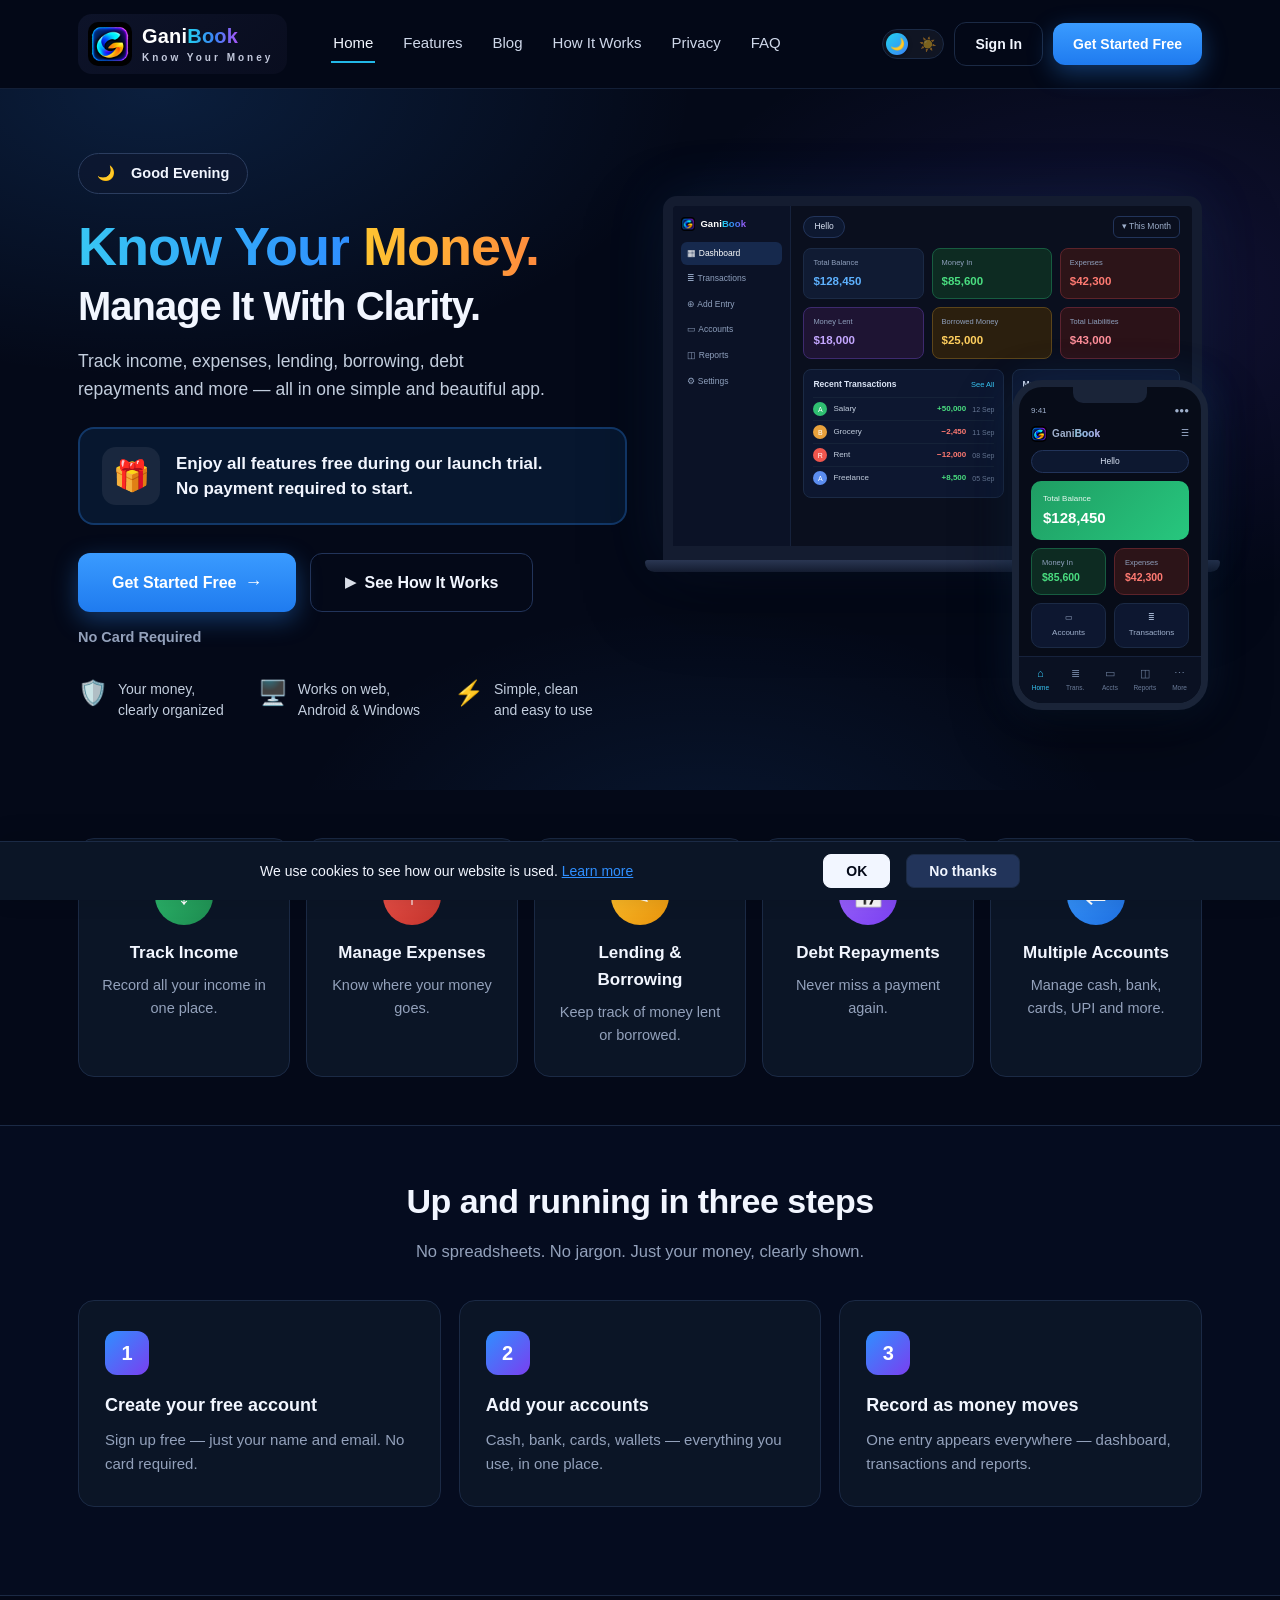
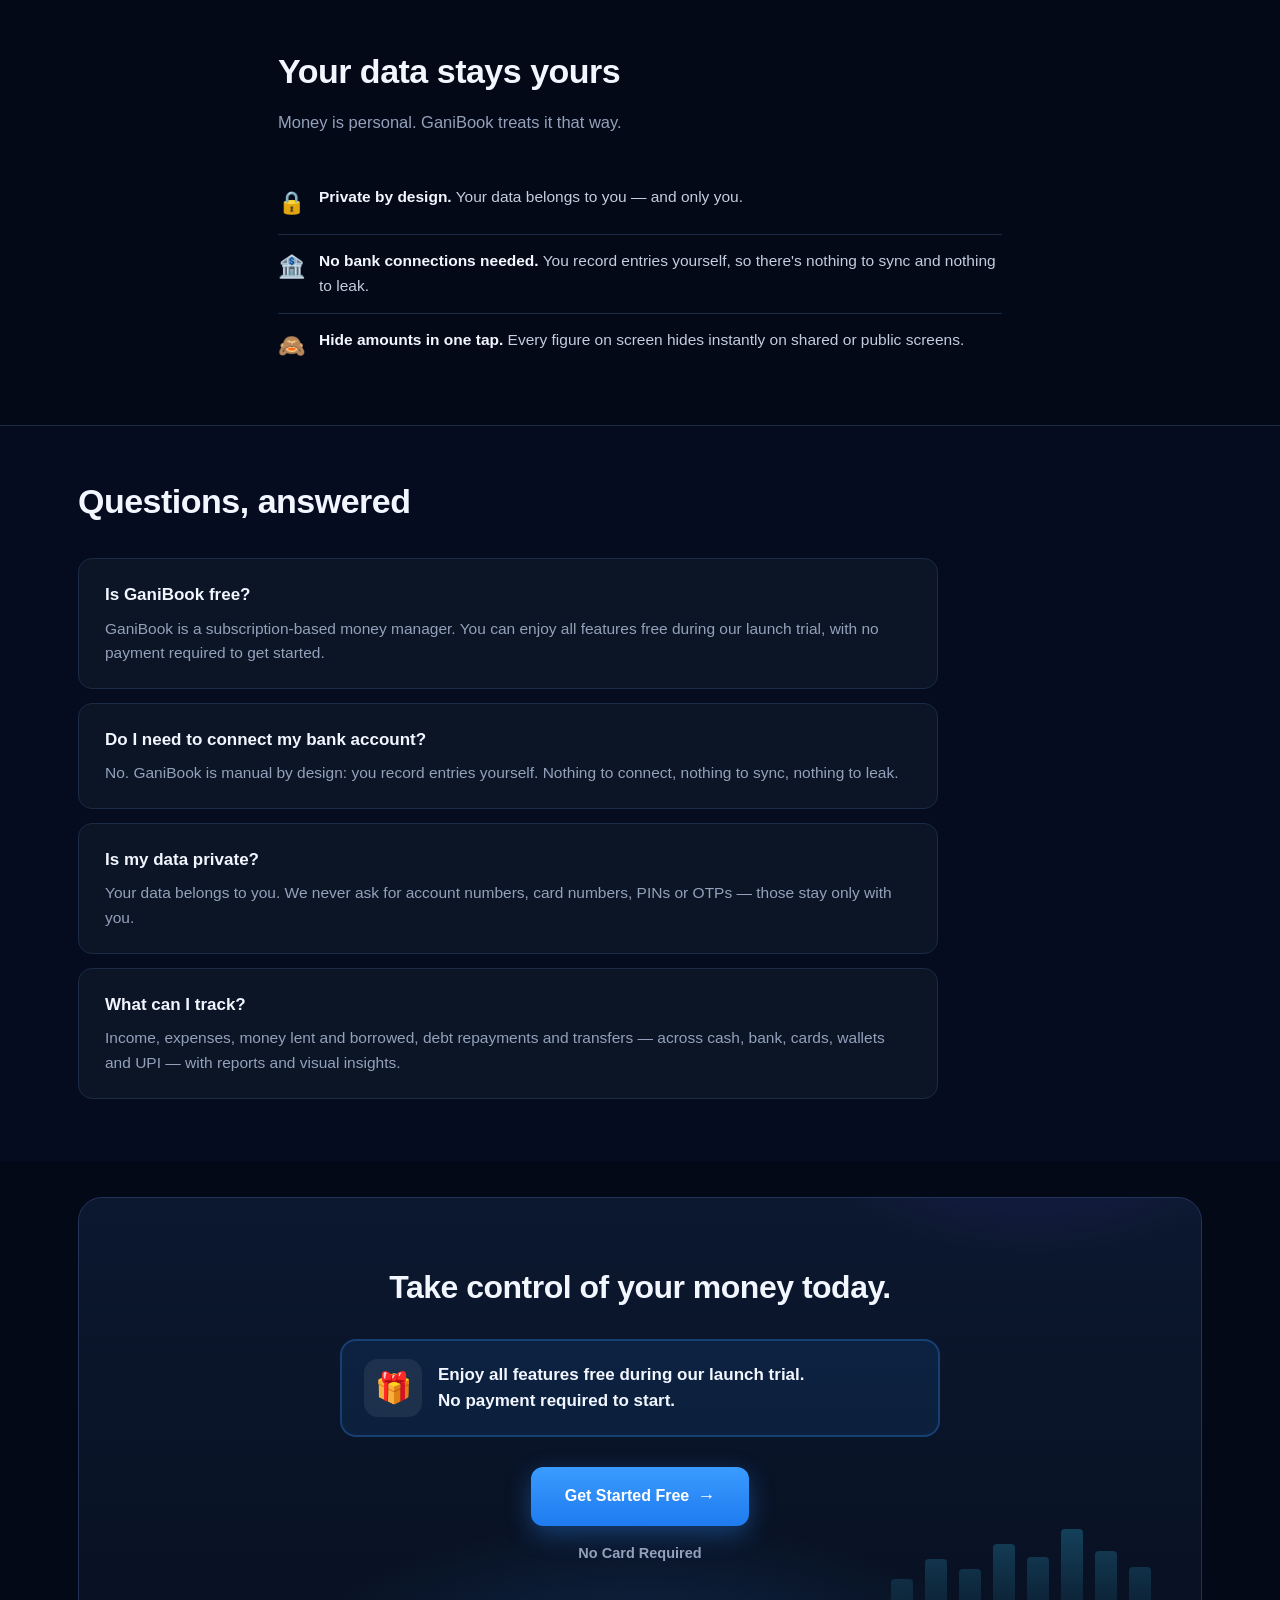
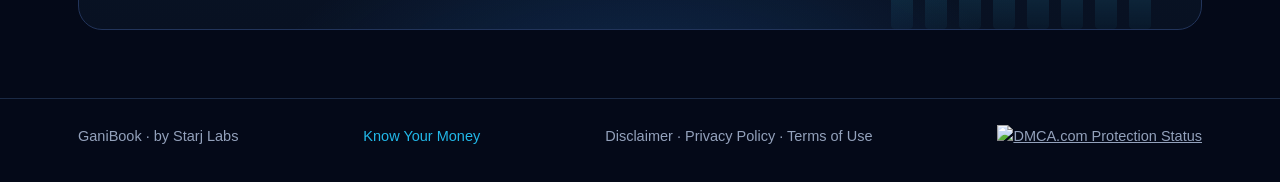
==== commit a1df1e1d: "DMCA badge: add free Protection badge to website footer (ID 75f219a5-00aa-4ca1-b42f-cd313d3db594, ow" ====
--- a/index.html
+++ b/index.html
@@ -202,6 +202,7 @@
       <a href="privacy.html">Privacy Policy</a> ·
       <a href="terms.html">Terms of Use</a>
     </span>
+    <span class="foot-dmca"><a href="//www.dmca.com/Protection/Status.aspx?ID=75f219a5-00aa-4ca1-b42f-cd313d3db594" title="DMCA.com Protection Status" class="dmca-badge"><img src="https://images.dmca.com/Badges/dmca_protected_sml_120n.png?ID=75f219a5-00aa-4ca1-b42f-cd313d3db594" alt="DMCA.com Protection Status" /></a><script src="https://images.dmca.com/Badges/DMCABadgeHelper.min.js"></script></span>
   </div>
 </footer>
 
--- a/styles.css
+++ b/styles.css
@@ -38,7 +38,7 @@
   --border: #d9e5f6;
   --border-soft: #c4d6ef;
   --text: #0d1b31;
-  --muted: #5b6b87;
+  --muted: #1e293b;
   --sub: #3d4f6e;
   --nav-bg: rgba(255,255,255,.88);
   --nav-border: rgba(200,216,240,.9);
@@ -337,6 +337,9 @@
 .foot-tag { color: #22b8e8; }
 .foot-legal a { color: var(--muted); text-decoration: none; }
 .foot-legal a:hover { color: var(--text); text-decoration: underline; }
+.foot-dmca { display: inline-flex; align-items: center; }
+.foot-dmca a { display: inline-flex; }
+.foot-dmca img { display: block; }
 
 /* ---------- Responsive ---------- */
 @media (max-width: 1020px) {
@@ -422,4 +425,4 @@
 .gb-cookie-notice a { color: #2f8fff; text-decoration: underline; }
 .gb-cookie-btn { padding: 8px 22px; font-size: 14px; font-weight: 600; border-radius: 8px; cursor: pointer; }
 .gb-cookie-ok { background: var(--text); color: var(--bg); border: 1px solid var(--text); }
-.gb-cookie-no { background: var(--card2); color: var(--text); border: 1px solid var(--border); }
+.gb-cookie-no { background: var(--border-soft); color: var(--text); border: 1px solid var(--border); }
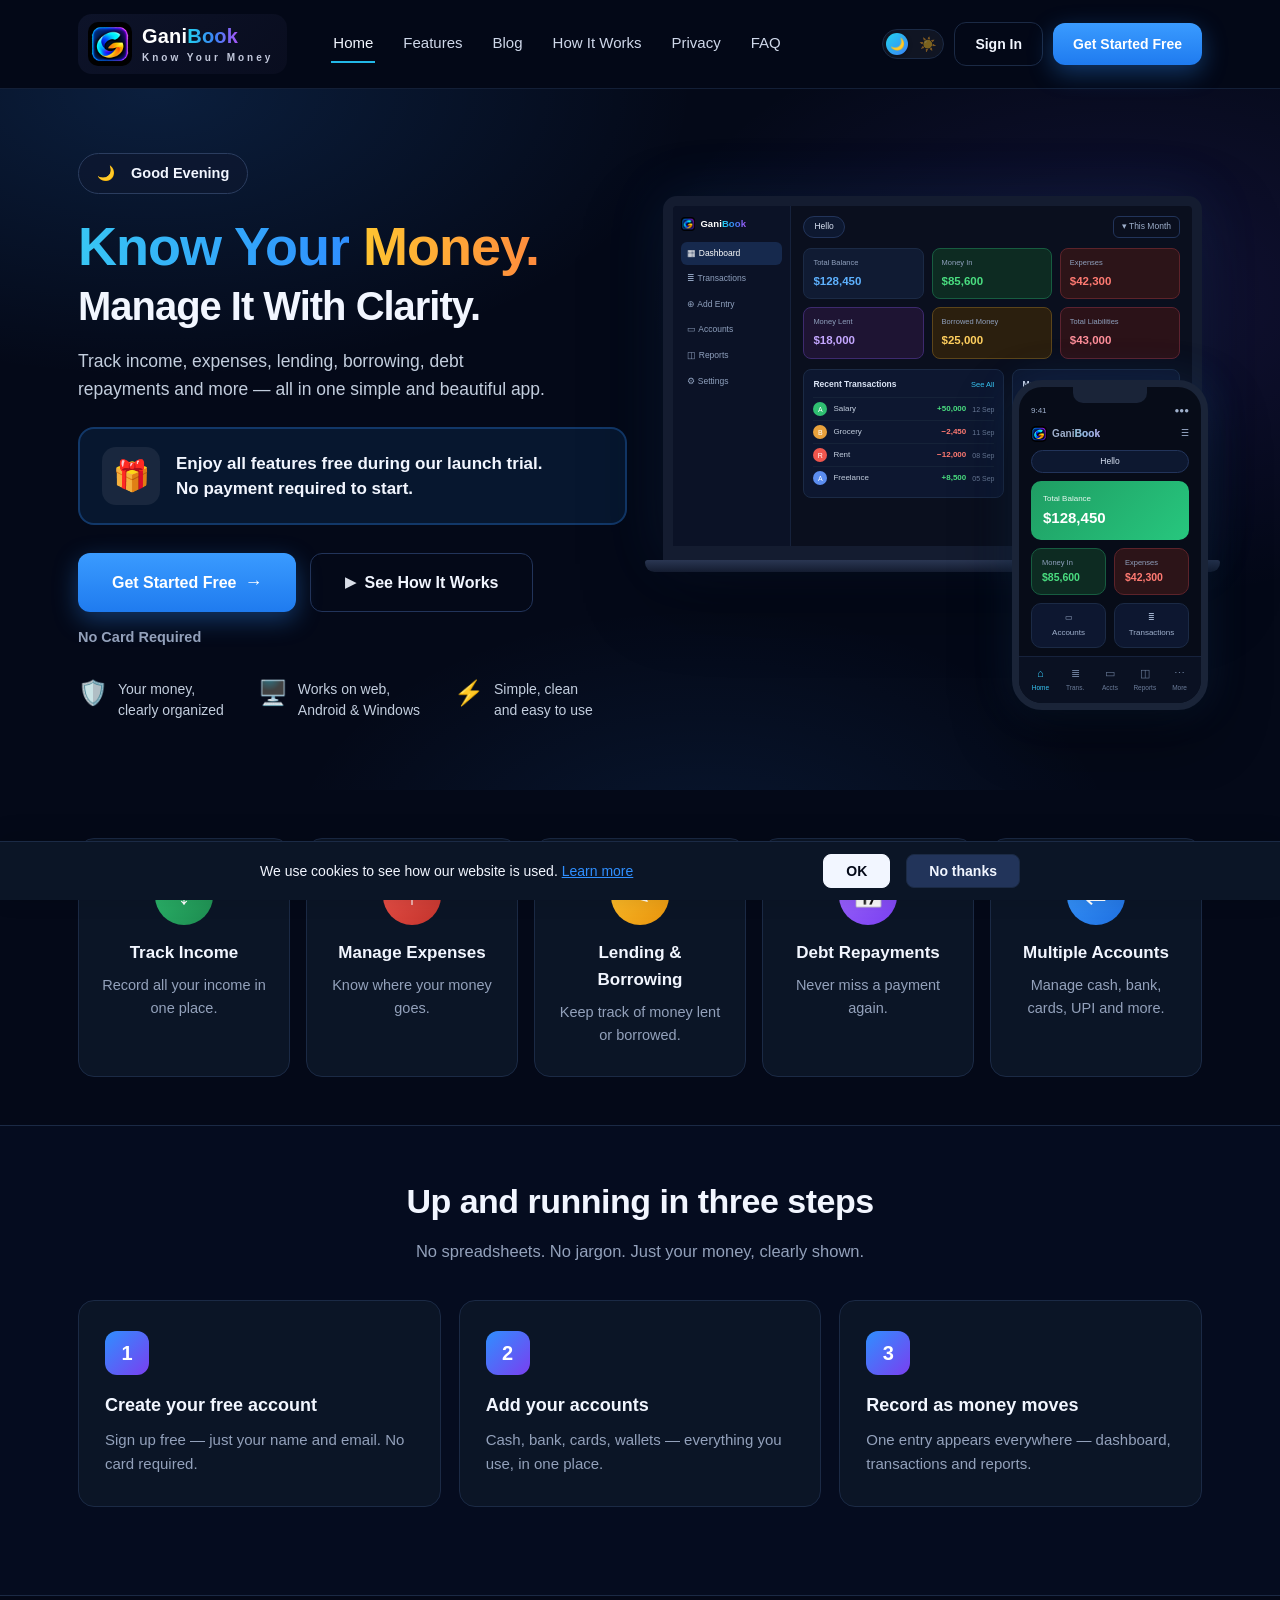
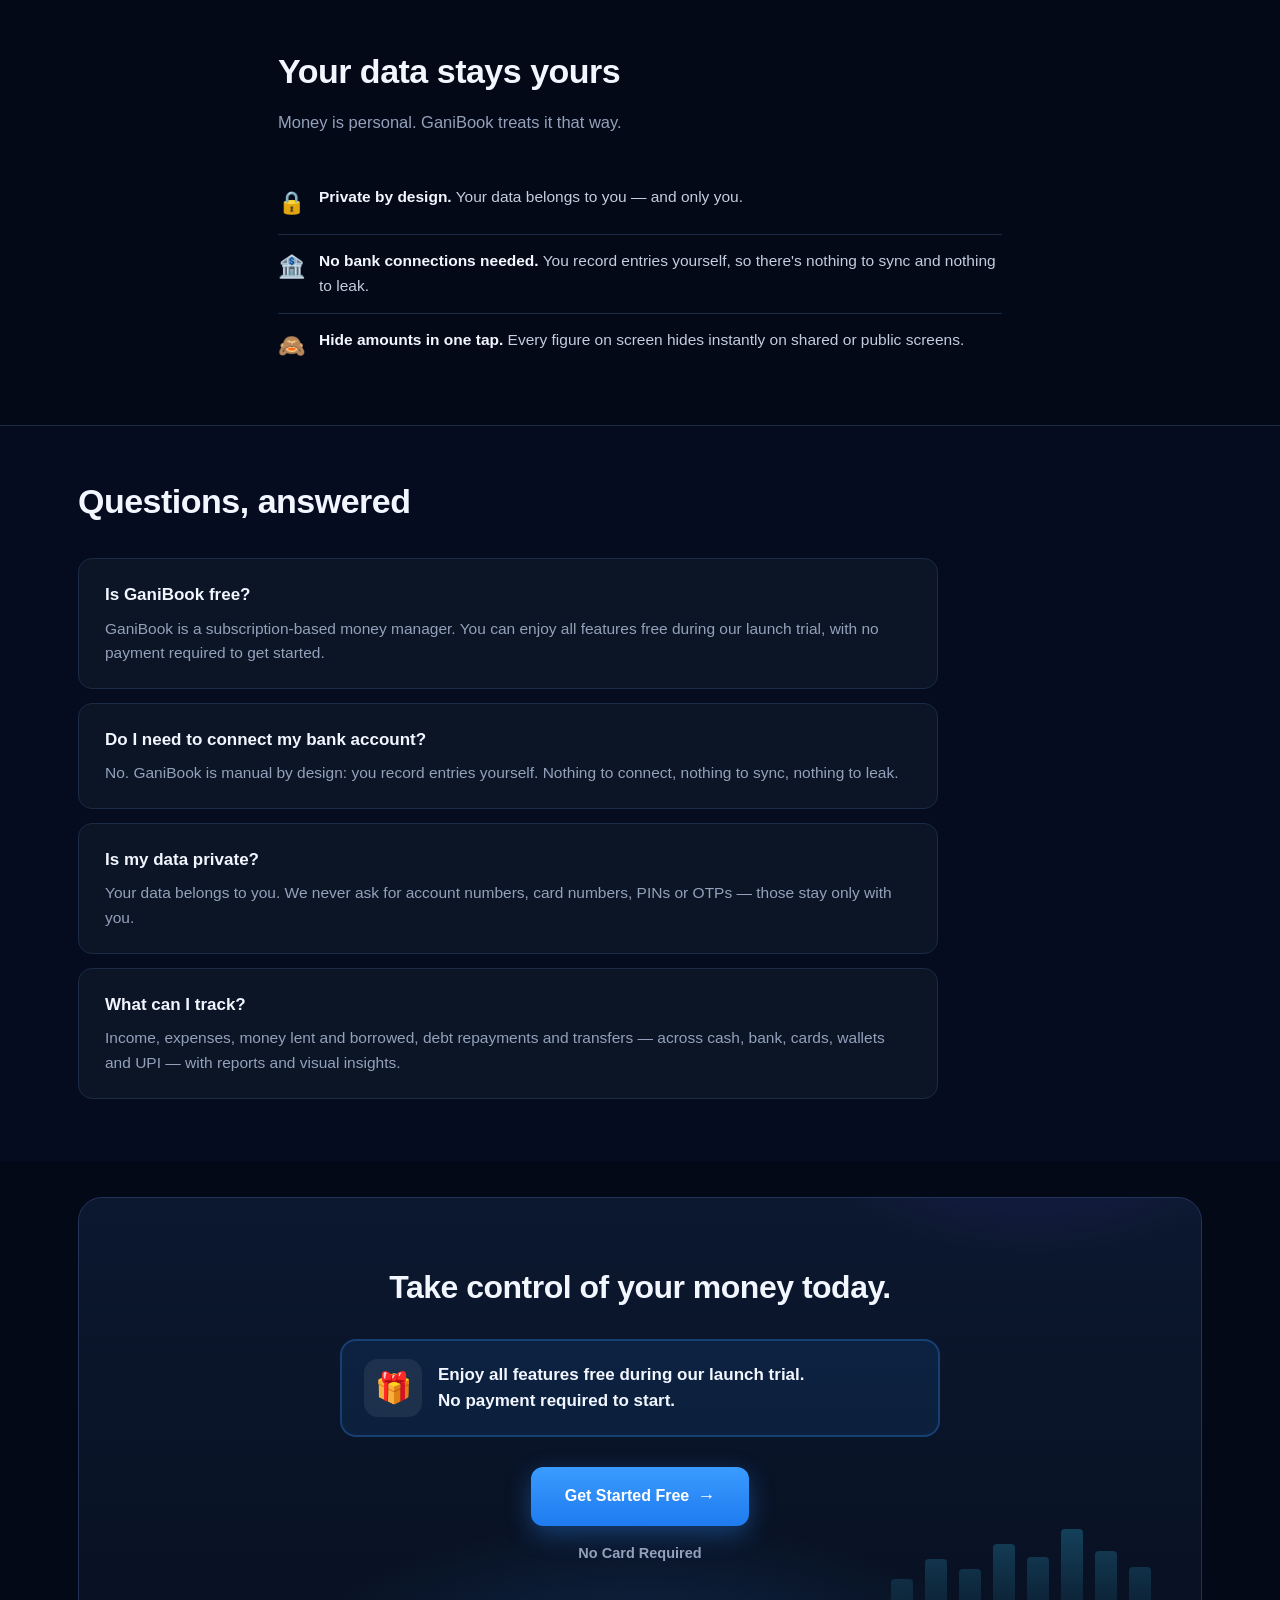
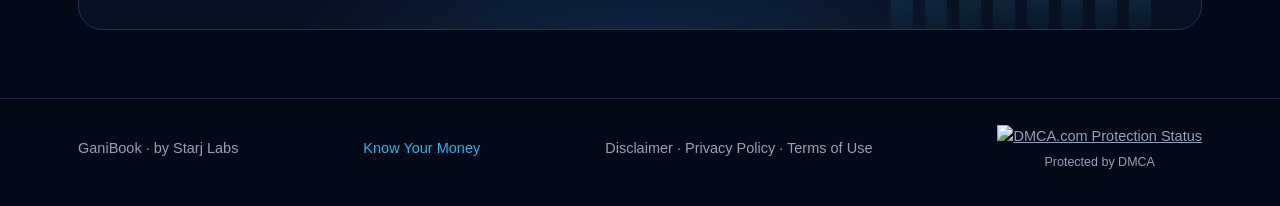
==== commit 95c31058: "DMCA badge: add 'Protected by DMCA' text below badge in website footer (Khatabook style, owner-appro" ====
--- a/index.html
+++ b/index.html
@@ -202,7 +202,7 @@
       <a href="privacy.html">Privacy Policy</a> ·
       <a href="terms.html">Terms of Use</a>
     </span>
-    <span class="foot-dmca"><a href="//www.dmca.com/Protection/Status.aspx?ID=75f219a5-00aa-4ca1-b42f-cd313d3db594" title="DMCA.com Protection Status" class="dmca-badge"><img src="https://images.dmca.com/Badges/dmca_protected_sml_120n.png?ID=75f219a5-00aa-4ca1-b42f-cd313d3db594" alt="DMCA.com Protection Status" /></a><script src="https://images.dmca.com/Badges/DMCABadgeHelper.min.js"></script></span>
+    <span class="foot-dmca"><a href="//www.dmca.com/Protection/Status.aspx?ID=75f219a5-00aa-4ca1-b42f-cd313d3db594" title="DMCA.com Protection Status" class="dmca-badge"><img src="https://images.dmca.com/Badges/dmca_protected_sml_120n.png?ID=75f219a5-00aa-4ca1-b42f-cd313d3db594" alt="DMCA.com Protection Status" /></a><span class="foot-dmca-text">Protected by DMCA</span><script src="https://images.dmca.com/Badges/DMCABadgeHelper.min.js"></script></span>
   </div>
 </footer>
 
--- a/styles.css
+++ b/styles.css
@@ -337,9 +337,10 @@
 .foot-tag { color: #22b8e8; }
 .foot-legal a { color: var(--muted); text-decoration: none; }
 .foot-legal a:hover { color: var(--text); text-decoration: underline; }
-.foot-dmca { display: inline-flex; align-items: center; }
+.foot-dmca { display: inline-flex; flex-direction: column; align-items: center; gap: 4px; }
 .foot-dmca a { display: inline-flex; }
 .foot-dmca img { display: block; }
+.foot-dmca-text { font-size: 12.5px; color: var(--muted); }
 
 /* ---------- Responsive ---------- */
 @media (max-width: 1020px) {
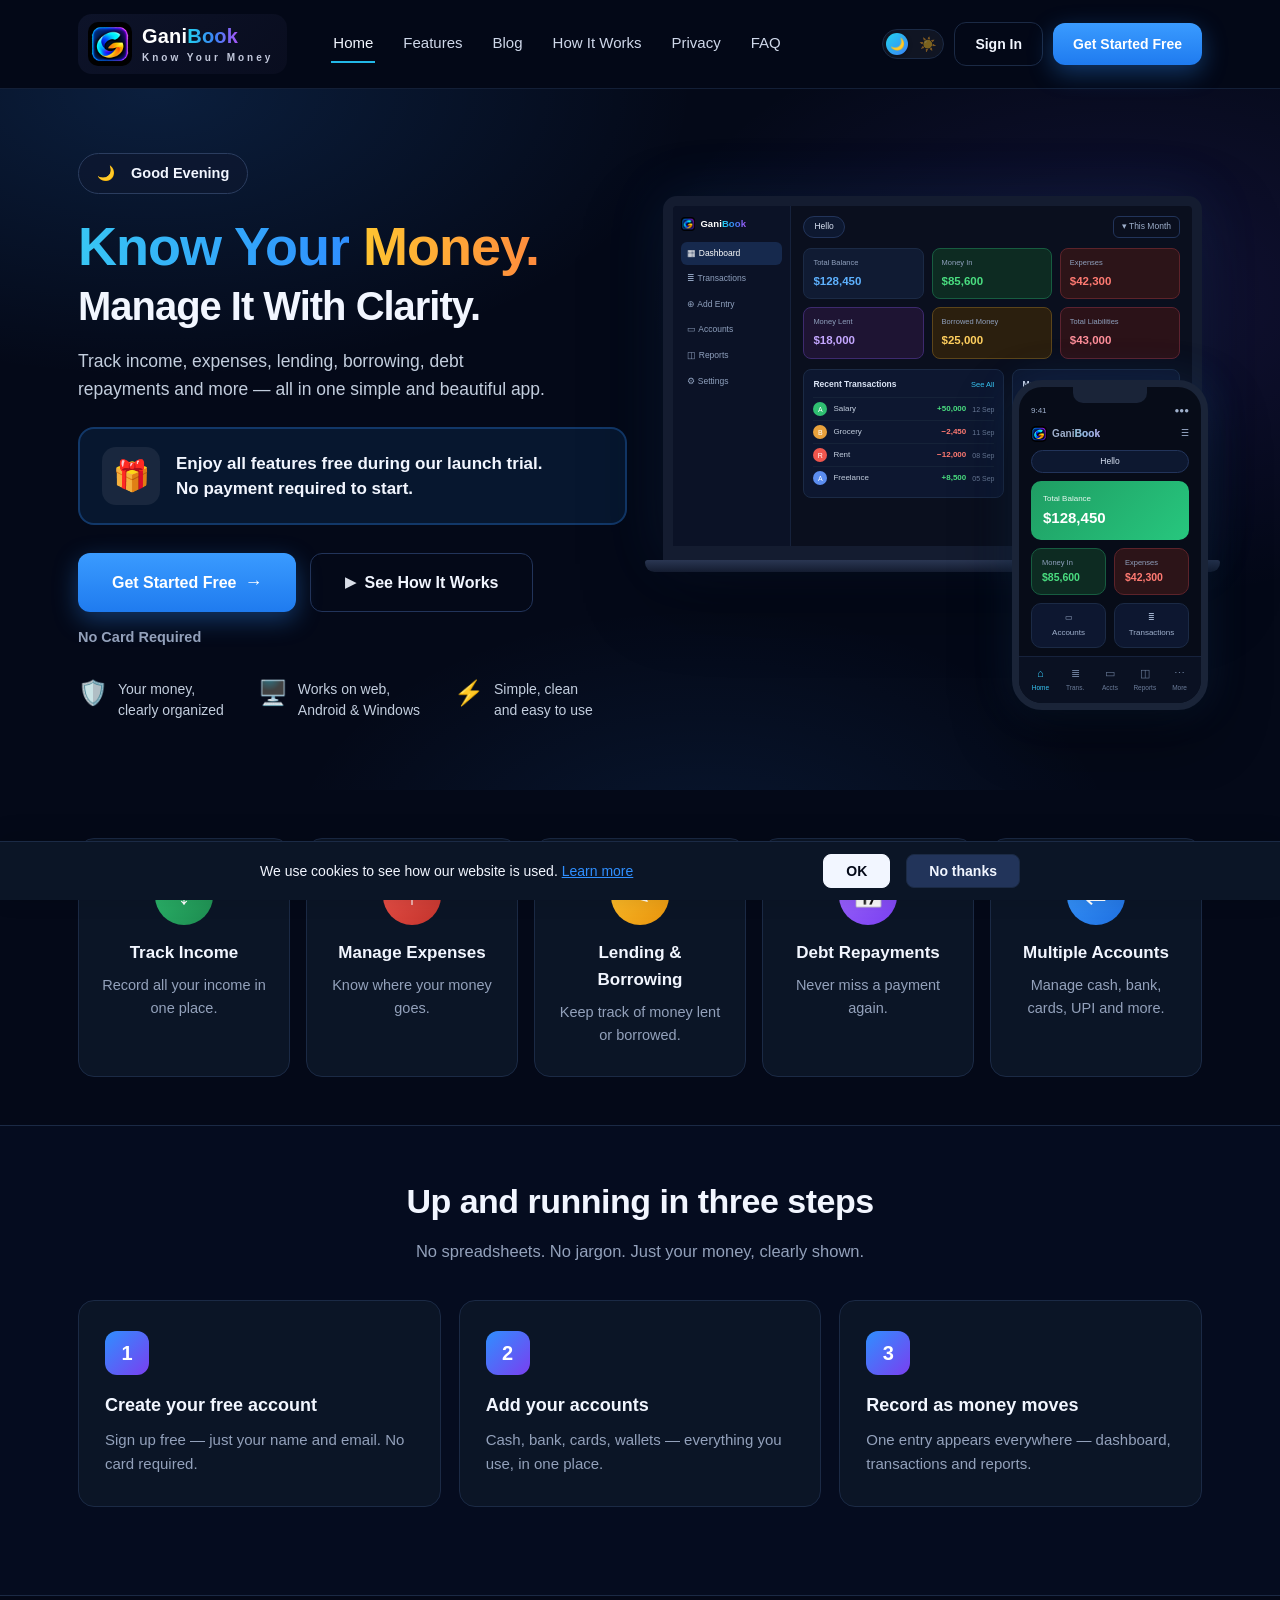
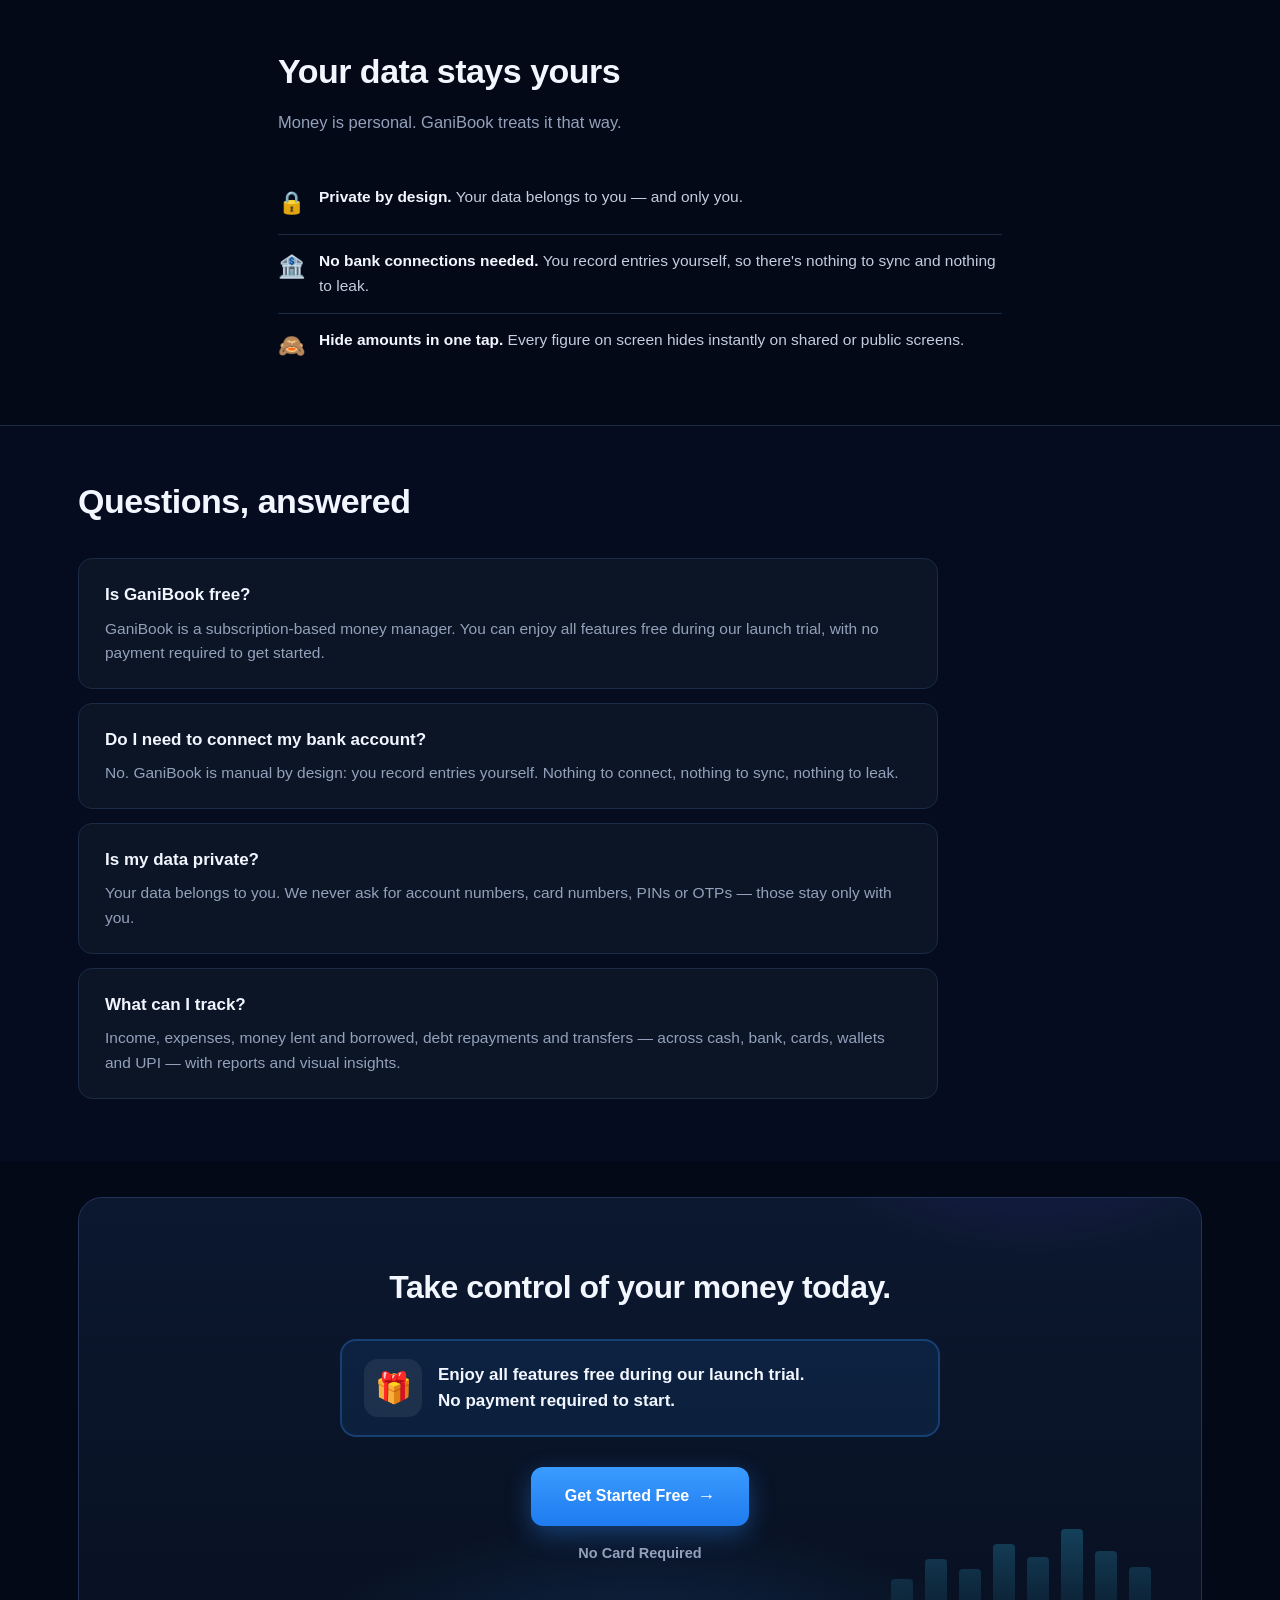
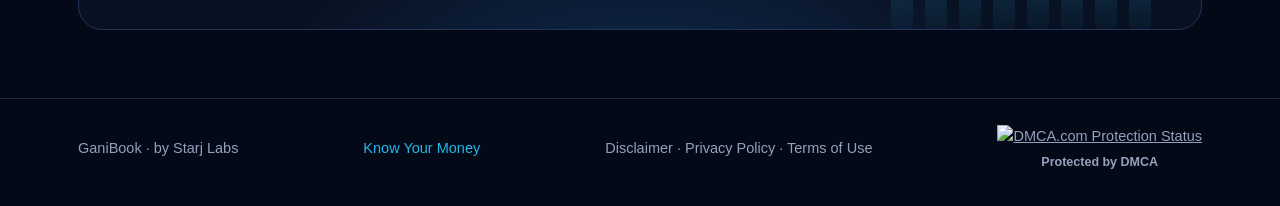
==== commit d438d554: "DMCA badge: switch to grey tick-mark badge dmca_protected_17_120.png (Khatabook style, same ID, owne" ====
--- a/index.html
+++ b/index.html
@@ -202,7 +202,7 @@
       <a href="privacy.html">Privacy Policy</a> ·
       <a href="terms.html">Terms of Use</a>
     </span>
-    <span class="foot-dmca"><a href="//www.dmca.com/Protection/Status.aspx?ID=75f219a5-00aa-4ca1-b42f-cd313d3db594" title="DMCA.com Protection Status" class="dmca-badge"><img src="https://images.dmca.com/Badges/dmca_protected_sml_120n.png?ID=75f219a5-00aa-4ca1-b42f-cd313d3db594" alt="DMCA.com Protection Status" /></a><span class="foot-dmca-text">Protected by DMCA</span><script src="https://images.dmca.com/Badges/DMCABadgeHelper.min.js"></script></span>
+    <span class="foot-dmca"><a href="//www.dmca.com/Protection/Status.aspx?ID=75f219a5-00aa-4ca1-b42f-cd313d3db594" title="DMCA.com Protection Status" class="dmca-badge"><img src="https://images.dmca.com/Badges/dmca_protected_17_120.png?ID=75f219a5-00aa-4ca1-b42f-cd313d3db594" alt="DMCA.com Protection Status" /></a><span class="foot-dmca-text">Protected by DMCA</span><script src="https://images.dmca.com/Badges/DMCABadgeHelper.min.js"></script></span>
   </div>
 </footer>
 
--- a/styles.css
+++ b/styles.css
@@ -340,7 +340,7 @@
 .foot-dmca { display: inline-flex; flex-direction: column; align-items: center; gap: 4px; }
 .foot-dmca a { display: inline-flex; }
 .foot-dmca img { display: block; }
-.foot-dmca-text { font-size: 12.5px; color: var(--muted); }
+.foot-dmca-text { font-size: 12.5px; font-weight: 600; color: var(--muted); }
 
 /* ---------- Responsive ---------- */
 @media (max-width: 1020px) {
